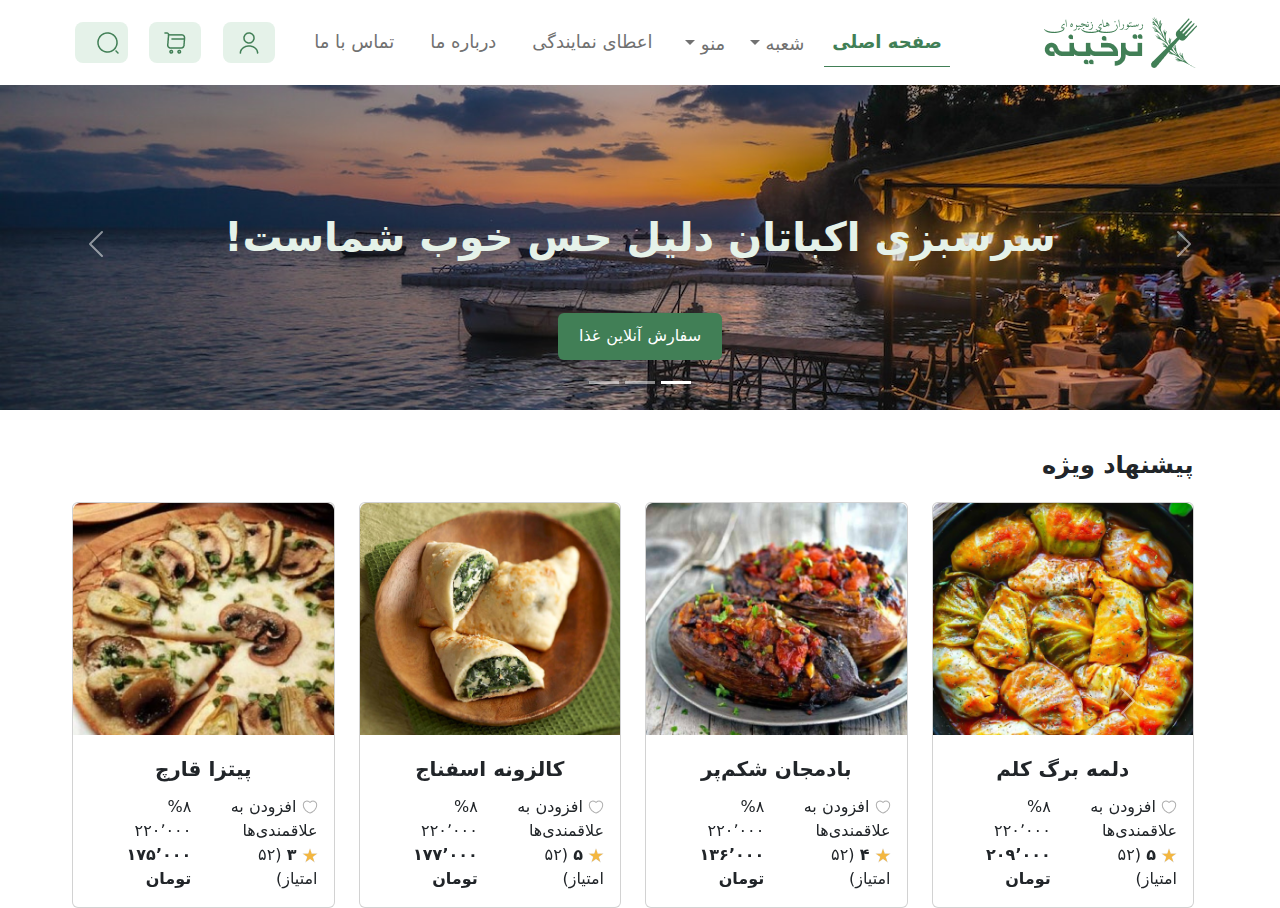
==== pages/branchweb.html @ 29119a97 "I made many pages" ====
<!DOCTYPE html>
<html lang="fa" dir="rtl">

<head>
    <meta charset="UTF-8">
    <meta name="viewport" content="width=device-width, initial-scale=1.0">
    <title>Branch Page</title>
    <link rel="stylesheet" href="../css/bootstrap.css">
    <link rel="stylesheet" href="../css/home.css">
    <link rel="stylesheet" href="../css/branch.css">
</head>

<body>
    <!-- start nav -->
    <nav class="main-nav d-flex align-items-center">
        <div class="container menu-conetnts">
            <div class="row container-fluid g-0 align-items-center menu-row">
                <div class="col-2 logo-col">
                    <div class="logo">
                        <a class="navbar-brand" href="index.html"><img src="../assets/images/Logo.png" alt=""></a>
                    </div>
                </div>
                <div class="col-8 d-flex justify-content-md-start nav-col">
                    <nav class="navbar navbar-expand-lg">
                        <div class="container-fluid nav-content">

                            <button class="navbar-toggler" type="button" data-bs-toggle="collapse"
                                data-bs-target="#collapse-nav">
                                <span class="navbar-toggler-icon"></span>
                            </button>
                            <!-- start collapse -->
                            <div class="collapse navbar-collapse" id="collapse-nav">
                                <ul class="navbar-nav text-center">
                                    <li class="nav-item">
                                        <a class="nav-link active" href="#">صفحه اصلی</a>
                                    </li>
                                    <li class="nav-item dropdown">
                                        <div class="dropdown">
                                            <span class="dropdown-toggle" data-bs-toggle="dropdown">
                                                شعبه
                                            </span>
                                            <ul class="dropdown-menu">
                                                <li><a class="dropdown-item" href="#">شعبه ونک</a></li>
                                                <li><a class="dropdown-item" href="#">شعبه اقدسیه</a></li>
                                                <li><a class="dropdown-item" href="#">شعبه چالوس</a></li>
                                                <li><a class="dropdown-item" href="#">شعبه اکباتان</a></li>
                                            </ul>
                                        </div>
                                    </li>
                                    <li class="nav-item">
                                        <div class="dropdown">
                                            <span class="dropdown-toggle" data-bs-toggle="dropdown">
                                                منو
                                            </span>
                                            <ul class="dropdown-menu ">
                                                <li><a class="dropdown-item" href="#">دسر</a></li>
                                                <li><a class="dropdown-item" href="#">نوشیدنی</a></li>
                                                <li><a class="dropdown-item" href="#">غذای اصلی</a></li>
                                                <li><a class="dropdown-item" href="#">پیش غذا</a></li>
                                            </ul>
                                        </div>
                                    </li>
                                    <li class="nav-item">
                                        <a class="nav-link" href="#">اعطای نمایندگی</a>
                                    </li>
                                    <li class="nav-item">
                                        <a class="nav-link" href="#">درباره ما</a>
                                    </li>
                                    <li class="nav-item">
                                        <a class="nav-link" href="#">تماس با ما</a>
                                    </li>
                                </ul>
                            </div>
                            <!-- end collapse -->

                        </div>
                    </nav>
                </div>
                <div class="col-2">
                    <div class="icons row d-flex justify-content-between">
                        <div class="col-lg-3 col-md-5 col-sm-4  icon"><img src="../assets/icons/usergreen.png" alt="">
                        </div>
                        <div class="col-lg-3  col-md-5 col-sm-4 icon"><img src="../assets/icons/shopping-cart.png"
                                alt="">
                        </div>
                        <div class="col-lg-3 icon d-none d-lg-block">
                            <img src="../assets/icons/search-normal.png" alt="">
                        </div>
                    </div>
                </div>
            </div>
        </div>
    </nav>
    <!-- end nav -->
    <!-- start header -->
    <header>
        <div id="demo" class="carousel slide" data-bs-ride="carousel">

            <!-- Indicators/dots -->
            <div class="carousel-indicators">
                <button type="button" data-bs-target="#demo" data-bs-slide-to="0"
                    class="active d-md-none d-sm-none d-xs-none d-lg-block"></button>
                <button type="button" data-bs-target="#demo" data-bs-slide-to="1"
                    class="d-md-none d-sm-none d-xs-none d-lg-block"></button>
                <button type="button" data-bs-target="#demo" data-bs-slide-to="2"
                    class="d-md-none d-sm-none d-xs-none d-lg-block"></button>
            </div>

            <!-- The slideshow/carousel -->
            <div class="carousel-inner">
                <div class="carousel-item first-item1 active">
                    <h1>سرسبزی اکباتان دلیل حس خوب شماست!</h1>
                    <button class="btn d-block mx-auto">سفارش آنلاین غذا</button>
                </div>
                <div class="carousel-item second-item1 ">
                    <h1>فضای دلنشین و مرفه با ترخینه</h1>
                    <button class="btn d-block mx-auto">سفارش آنلاین غذا</button>
                </div>
                <div class="carousel-item third-item1 ">
                    <h1>خدمات عالی و بی نقص را در ترخینه تجربه نمایید!</h1>
                    <button class="btn d-block mx-auto">سفارش آنلاین غذا</button>
                </div>
            </div>

            <!-- Left and right controls/icons -->
            <button class="carousel-control-prev d-none d-lg-block" type="button" data-bs-target="#demo"
                data-bs-slide="prev">
                <span class="carousel-control-prev-icon"></span>
            </button>
            <button class="carousel-control-next d-none d-lg-block" type="button" data-bs-target="#demo"
                data-bs-slide="next">
                <span class="carousel-control-next-icon"></span>
            </button>
        </div>
    </header>
    <!-- end header -->
    <div class="search container d-block d-lg-none">
        <div class="row justify-content-between">
            <div class="col-2">
                <input type="text" placeholder="جستجو">
            </div>
            <div class="col-2 search-icon">
                <img src="assets/icons/search-normal2.png" alt="">
            </div>
        </div>
    </div>
    <!-- start main -->
    <main>
        <div class="container-fluid food-part ">
            <h1>پیشنهاد ویژه</h1>
            <div id="demo" class="carousel slide container-fluid data-bs-ride="carousel">
                <!-- The slideshow/carousel -->
                <div class="carousel-inner">
                    <div class="carousel-item container-fluid active">
                        <div class="foods row container-fluid">
                            <!-- first -->
                            <div class="food col-lg-3 col-md-6 col-sm-6">
                                <div class="card">
                                    <img src="../assets/images/food pics/leave-dolme.png" class="card-img-top" alt="...">
                                    <div class="card-body">
                                        <h5 class="card-title">دلمه برگ کلم</h5>
                                        <div class="row card-text">
                                            <div class="col interest">
                                                <img src="../assets/icons/Heart.png" alt="">
                                                <span>افزودن به علاقمندی‌ها</span>
                                            </div>
                                            <div class="col discount">
                                                <div class="percent">%۸</div>
                                                <span>۲۲۰٬۰۰۰</span>
                                            </div>
                                        </div>
                                        <div class="row card-text">
                                            <div class="col">
                                                <img src="../assets/icons/Star.png" alt="">
                                                <strong>۵</strong>
                                                <span>(۵۲ امتیاز)</span>
                                            </div>
                                            <div class="col">
                                                <strong>۲۰۹٬۰۰۰ تومان</strong>
                                            </div>
                                        </div>
                                    </div>
                                </div>
                            </div>
                            <!-- second -->
                            <div class="food col-lg-3 col-md-6 col-sm-6">
                                <div class="card">
                                    <img src="../assets/images/food pics/bademjan.png" class="card-img-top" alt="...">
                                    <div class="card-body">
                                        <h5 class="card-title">بادمجان شکم‌پر</h5>
                                        <div class="row card-text">
                                            <div class="col interest">
                                                <img src="../assets/icons/Heart.png" alt="">
                                                <span>افزودن به علاقمندی‌ها</span>
                                            </div>
                                            <div class="col discount">
                                                <div class="percent">%۸</div>
                                                <span>۲۲۰٬۰۰۰</span>
                                            </div>
                                        </div>
                                        <div class="row card-text">
                                            <div class="col">
                                                <img src="../assets/icons/Star.png" alt="">
                                                <strong>۴</strong>
                                                <span>(۵۲ امتیاز)</span>
                                            </div>
                                            <div class="col">
                                                <strong>۱۳۶٬۰۰۰ تومان</strong>
                                            </div>
                                        </div>
                                    </div>
                                </div>
                            </div>
                            <!-- Third -->
                            <div class="food col-lg-3 col-md-6 col-sm-6">
                                <div class="card">
                                    <img src="../assets/images/food pics/kalzoone.png" class="card-img-top" alt="...">
                                    <div class="card-body">
                                        <h5 class="card-title">کالزونه اسفناج</h5>
                                        <div class="row card-text">
                                            <div class="col interest">
                                                <img src="../assets/icons/Heart.png" alt="">
                                                <span>افزودن به علاقمندی‌ها</span>
                                            </div>
                                            <div class="col discount">
                                                <div class="percent">%۸</div>
                                                <span>۲۲۰٬۰۰۰</span>
                                            </div>
                                        </div>
                                        <div class="row card-text">
                                            <div class="col">
                                                <img src="../assets/icons/Star.png" alt="">
                                                <strong>۵</strong>
                                                <span>(۵۲ امتیاز)</span>
                                            </div>
                                            <div class="col">
                                                <strong>۱۷۷٬۰۰۰ تومان</strong>
                                            </div>
                                        </div>
                                    </div>
                                </div>
                            </div>
                            <!-- Fourth -->
                            <div class="food col-lg-3 col-md-6 col-sm-6">
                                <div class="card">
                                    <img src="../assets/images/food pics/pizza-qarch.png" class="card-img-top" alt="...">
                                    <div class="card-body">
                                        <h5 class="card-title">پیتزا قارچ</h5>
                                        <div class="row card-text">
                                            <div class="col interest">
                                                <img src="../assets/icons/Heart.png" alt="">
                                                <span>افزودن به علاقمندی‌ها</span>
                                            </div>
                                            <div class="col discount">
                                                <div class="percent">%۸</div>
                                                <span>۲۲۰٬۰۰۰</span>
                                            </div>
                                        </div>
                                        <div class="row card-text">
                                            <div class="col">
                                                <img src="../assets/icons/Star.png" alt="">
                                                <strong>۳</strong>
                                                <span>(۵۲ امتیاز)</span>
                                            </div>
                                            <div class="col">
                                                <strong>۱۷۵٬۰۰۰ تومان</strong>
                                            </div>
                                        </div>
                                    </div>
                                </div>
                            </div>
                    </div>
                    <div class="carousel-item second-item1 ">

                    </div>
                    <div class="carousel-item third-item1 ">

                    </div>
                </div>

                <button class="carousel-control-next d-none d-lg-block" type="button" data-bs-target="#demo"
                    data-bs-slide="next">
                    <span class="carousel-control-next-icon"></span>
                </button>
            </div>
        </div>
    </main>

    <script src="../js/bootstrap.bundle.js"></script>
</body>

</html>
---- css/home.css ----
:root {
    --fisrt-primary-color: #417F56;
    --second-primary-color: #315F41;
    --secondary-color: #B0D7BD;
    --light-green: #E5F2E9;
    --icon-color: #7CBC91;
}


* {
    box-sizing: border-box;
}

body {
    padding: 0px;
    margin: 0px;
}

/* start nav styles */
/* nav.main-nav {
    height: 100px;
} */

nav.navbar {
    display: flex;
    align-content: center;
}

li.nav-item {
    padding: 10px;
}

a.nav-link {
    color: #717171;
    text-align: center;
    font-size: 18px;
    font-style: normal;
    font-weight: 400;
    line-height: 180%;
}

div.dropdown {
    padding-top: 10px;
}

div.dropdown span {
    color: #717171;
    text-align: center;
    font-size: 18px;
    font-style: normal;
    font-weight: 400;
    line-height: 180%;
}



div.icon {
    background-color: #E5F2E9;
    margin-left: 5px;
    margin-right: 5px;
    display: flex;
    align-items: center;
    justify-content: center;
    padding: 8px;
    border-radius: 8px;
}

a.active {
    color: var(--fisrt-primary-color) !important;
    font-weight: 700;
    border-bottom: 1px solid var(--fisrt-primary-color) !important;
}
/* end nav styles */
/* start header styles */
div.first-item {
    background-image: url("../assets/images/backs/back4.jpg");
    background-size:cover;
}

div.second-item {
    background-image: url("../assets/images/backs/item2.jpg");
    background-size:cover;
}

div.third-item {
    background-image: url("../assets/images/backs/back-main.jpg");
    background-size: cover;
    background-repeat: no-repeat;
}

div.carousel-item h1 {
    font-size: 40px;
    font-style: normal;
    font-weight: 700;
    line-height: 140%;
    color: #E5F2E9;
    padding-top: 124px;
    padding-bottom: 40px;
    text-align: center;
}

div.carousel-item button {
    background-color: var(--fisrt-primary-color);
    color: #FFFFFF;
    font-size: 16px;
    font-style: normal;
    font-weight: 500;
    line-height: 180%;
    margin-bottom: 50px;
    letter-spacing: 1px;
    word-spacing: 1px;
    padding: 8px 20px;
}

div.carousel-item button:hover {
    background-color: #B0D7BD;
}

/* end header styles */
div.search {
    border-radius: 4px;
    border: 1px solid var(--neutral-cbcbcb, #CBCBCB);
    padding: 8px 16px;
    margin-top: 2%;
}

div.search-icon {
    text-align: left;
}

div.search input {
    color: #000;
    font-size: 15px;
    align-items: center;
    display: flex;
    font-style: normal;
    font-weight: 400;
    line-height: 180%;
    border: none;
    outline: none;
}

/* start menu styles */
div.menu {
    margin-top: 3%;
    padding: 0px 80px !important;
}

div.menu h1 {
    text-align: center;
    font-size: 25px;
}

div.menu div.row {
    justify-content: space-between;
}

div.menu-content {
    border: 1px solid var(--fisrt-primary-color);
    border-radius: 8px;
    margin: auto;
    height: 180px;
    margin-top: 120px;
    position: relative;
    box-shadow: 0px 0px 0px 0px rgba(0, 0, 0, 0.10), 0px 1px 2px 0px rgba(0, 0, 0, 0.10), 0px 4px 4px 0px rgba(0, 0, 0, 0.09), 0px 9px 5px 0px rgba(0, 0, 0, 0.05), 0px 16px 6px 0px rgba(0, 0, 0, 0.01), 0px 25px 7px 0px rgba(0, 0, 0, 0.00);

}

div.food-pic {
    display: flex;
    justify-content: center;
    align-items: center;

}

div.food-pic img {
    /* width: 70%; */
    position: absolute;
    bottom: 80px;
    /* height: auto; */

}

div.menu-btn {
    text-align: center;
    display: flex;
    justify-content: center;
}

div.menu-btn button {
    background-color: var(--fisrt-primary-color);
    position: absolute;
    padding: 8px 16px;
    color: #FFFFFF;
    font-size: 20px;
    width: 155px;
    bottom: -24px;
    height: 48px;
}

.menu-btn button:hover {
    background-color: #B0D7BD;
}

/* end menu styles */
/* start branch-qulaity */

div.brnach-quality {
    background-image: url("../assets/images/backs/home-back2.png");
    background-size:cover;
    margin-top: 7%;
    background-repeat: repeat !important;
    color: #FFFFFF;
    padding: 40px 50px;
}

div.brnach-quality div.row {
    justify-content: space-between;
}

div.quality-text h3 {
    font-size: 24px;
    font-weight: 700;
    line-height: 140%
}

div.quality-text p {
    font-size: 20px;
    font-style: normal;
    font-weight: 300;
    line-height: 180%
}

div.button {
    text-align: left;
}

button.qulaity-info {
    background-color: transparent;
    border: 1px solid #FFFFFF;
    color: #FFFFFF;
    padding: 7px 30px;
}

button.qulaity-info:hover {
    background-color: rgba(68, 69, 68, 0.5);
    border: 1px solid gray;
}

div.quality-tips {
    margin-top: 40px;
}

div.tip {
    text-align: center;
    margin-bottom: 50px;
}

div.tip span {
    font-size: 18px;
    font-weight: 400;
    line-height: 180%;
}

/* div.quality-tips div.row{ */

/* end brnach-quality */
/* start branch-part */
div.branch-part {
    padding: 0px 70px;
    margin-top: 3%;
}

div.branch-part h1 {
    font-size: 24px;
    text-align: center;
    margin-bottom: 20px;
    font-weight: 700;
    line-height: 140%;
}

div.branch {
    margin-bottom: 20px;
}

div.card-body p {
    font-size: 14px;
    font-style: normal;
    font-weight: 500;
    text-align: center;
    line-height: 180%;
}

div.card-body p.branch2 {
    font-size: 14px;
    font-style: normal;
    font-weight: 500;
    margin-bottom: 5px !important;
    text-align: center;
    line-height: 180%;
}

h5.card-title {
    text-align: center !important;
    font-size: 20px;
    font-weight: 600;
    line-height: 180%;
}

button.web {
    display: block;
    margin: auto;
    color: #315F41;
    background: transparent;
    border: 1px solid #315F41;
}

div.card-footer button:hover {
    background-color: var(--light-green);

}

/* end branch-part */
/* start footer */
footer {
    background-image: url("../assets/images/backs/footer1.jpg");
    background-size:cover;
    color: #FFFFFF;
    padding: 32px 108px 78px 108px !important;
}

div.footer-menu h3 {
    font-size: 20px;
    font-style: normal;
    font-weight: 700;
    line-height: 140%;
    text-align: center;
}

div.medias {
    display: grid;
    grid-template-columns: 40px 40px 40px;
    padding: 10px 70px 0px 0px;

}


div.footer-menu ul.nav {
    padding: 0px !important;
}

div.footer-menu a.nav-link {
    font-size: 14px;
    font-style: normal;
    font-weight: 500;
    line-height: 180%;
    color: #EDEDED;
}

div.footer-form h3 {
    font-size: 20px;
    font-style: normal;
    font-weight: 700;
    margin-bottom: 10px;
    line-height: 140%;
}

div.footer-form input {
    background-color: transparent;
    border: 1px solid #717171;
    border-radius: 5px;
    width: 100%;
    height: 40px;
    margin-bottom: 12px;
    color: #FFFFFF;
}

div.footer-form textarea {
    background-color: transparent;
    border: 1px solid #717171;
    border-radius: 5px;
    color: #FFFFFF;
    padding: 10px;
    width: 100%;
    height: 200px;
}

span.number {
    color: #CBCBCB;
    font-size: 13px;
    font-style: normal;
    font-weight: 400;
    text-align: left;
}

div.form-button {
    width: 70%;
    float: left;
    margin-top: 10px;
}

div.form-button button {
    height: 40px;
}

div.form-floating:hover{
    background: transparent !important;
    box-shadow: none !important;
}
/* end footer */

@media screen and (max-width: 1199px) {

    li.nav-item {
        padding: 3px !important;
    }
}

@media screen and (max-width: 991px) {
    div.brnach-quality {
        background-image: url("../assets/images/backs/home-back2.png");
        background-size: auto auto;
        background-repeat: no-repeat;
    }

    div.menu-row {
        padding: 30px 0px !important;
    }

    

}

@media screen and (max-width:710px) {
    div.menu-content {
        margin-top: 160px;
        margin-bottom: 30px;
    }
}

@media screen and (max-width:575px) {
    div.menu-content {
        margin-top: 200px;
        margin-bottom: 30px;

    }

    div.footer-menu {
        margin-top: 20px;
        margin-bottom: 20px;
    }
}

@media screen and (max-width: 350px) {
    div.menu-btn button {
        font-size: 12px;
        width: 90px;
        height: 43px;
    }
}

@media screen and (max-width: 390px) {
    div.menu-content {
        height: 130px;
    }

    /* div.food-pic {
        position: absolute;
        bottom: 50px;
        right: 20px;
        text-align: center;

    } */
}
---- css/branch.css ----
div.first-item1 {
    background-image: url("../assets/images/branch/main-2.jpg");
    background-size: cover;
}

div.second-item1 {
    background-size: cover;
    background-image: url("../assets/images/branch/full-b.jpg");
}

div.third-item1 {
    background-image: url("../assets/images/branch/main-2-2.jpg");
    background-size: cover;
    background-repeat: no-repeat;
}

/* start foods-part */

div.food-part {
    margin-top: 3%;
    padding-right: 50px;
}


div.food-part h1 {
    font-size: 24px;
    margin-bottom: 20px;
    margin-right: 3%;
    font-style: normal;
    font-weight: 700;
    line-height: 140%;
}

div.food h5.card-title {
    font-size: 20px;
    font-style: normal;
    font-weight: 600;
    line-height: 180%;
}
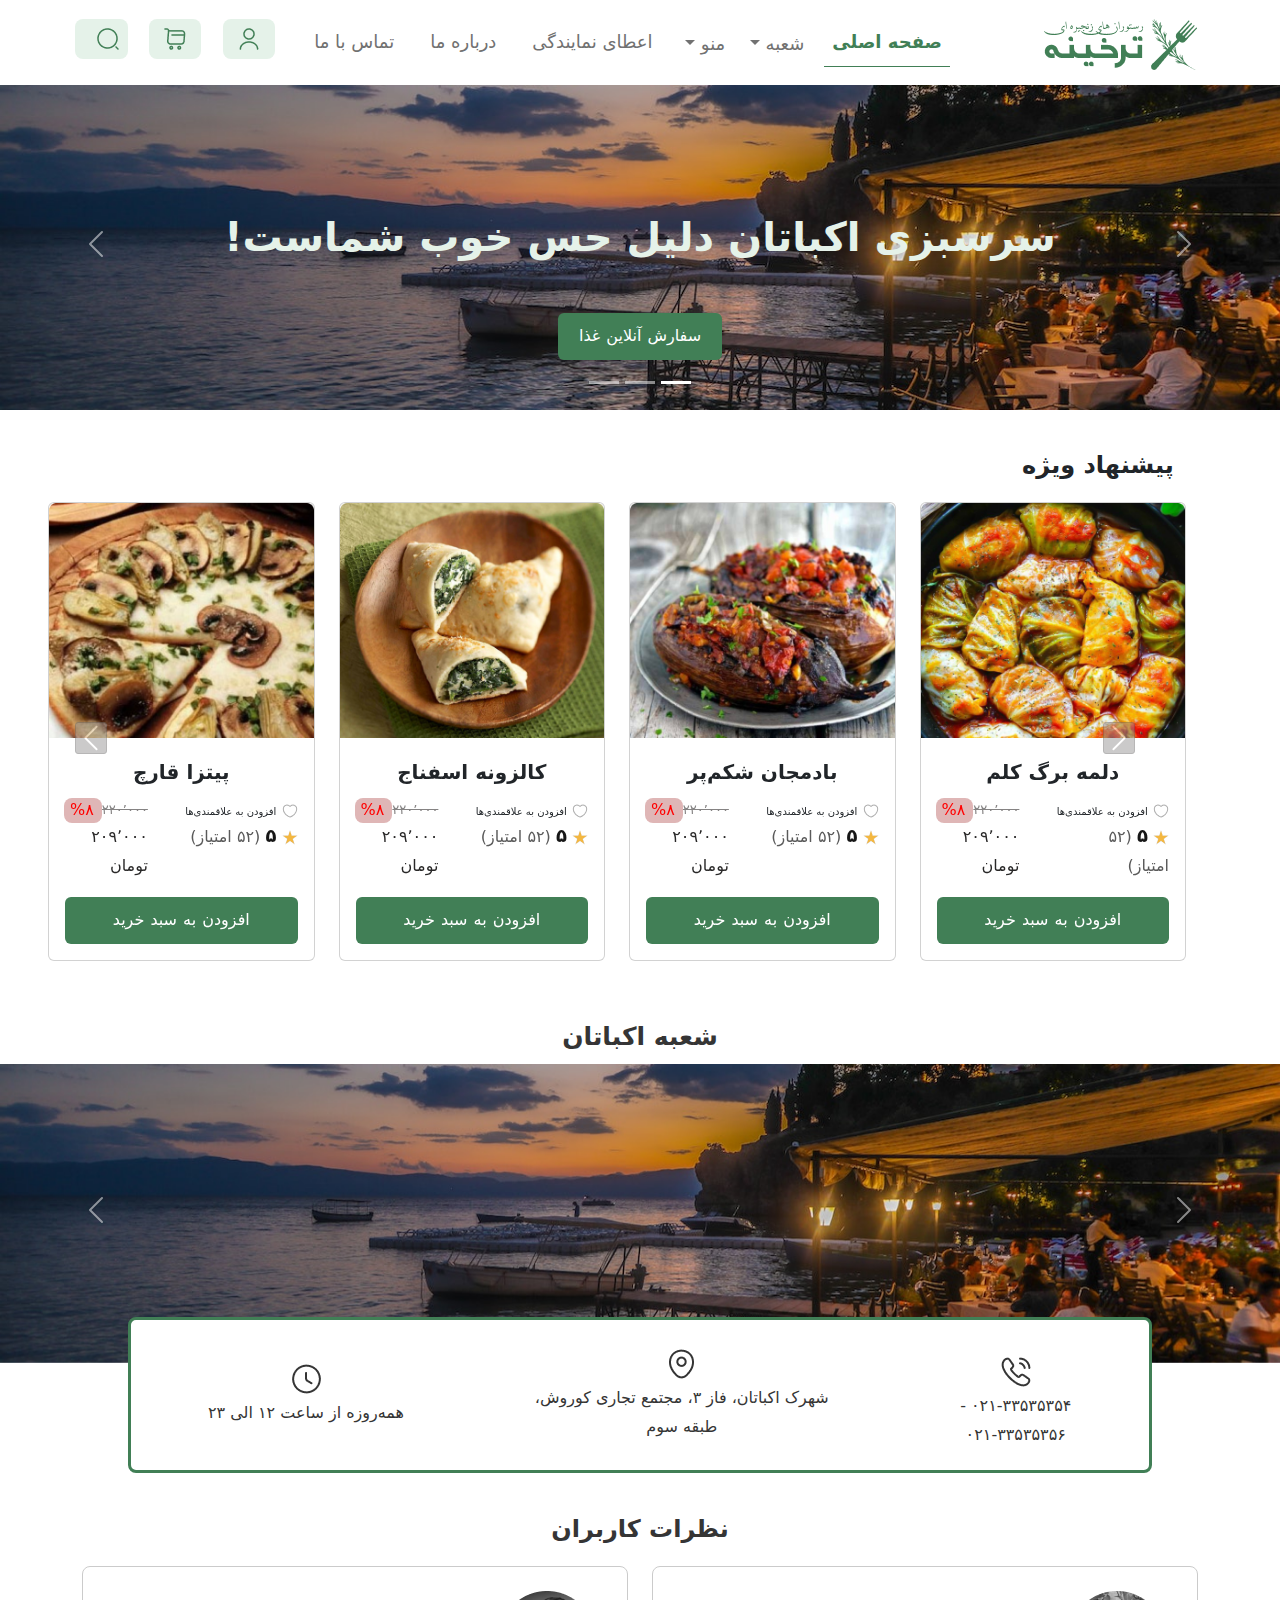
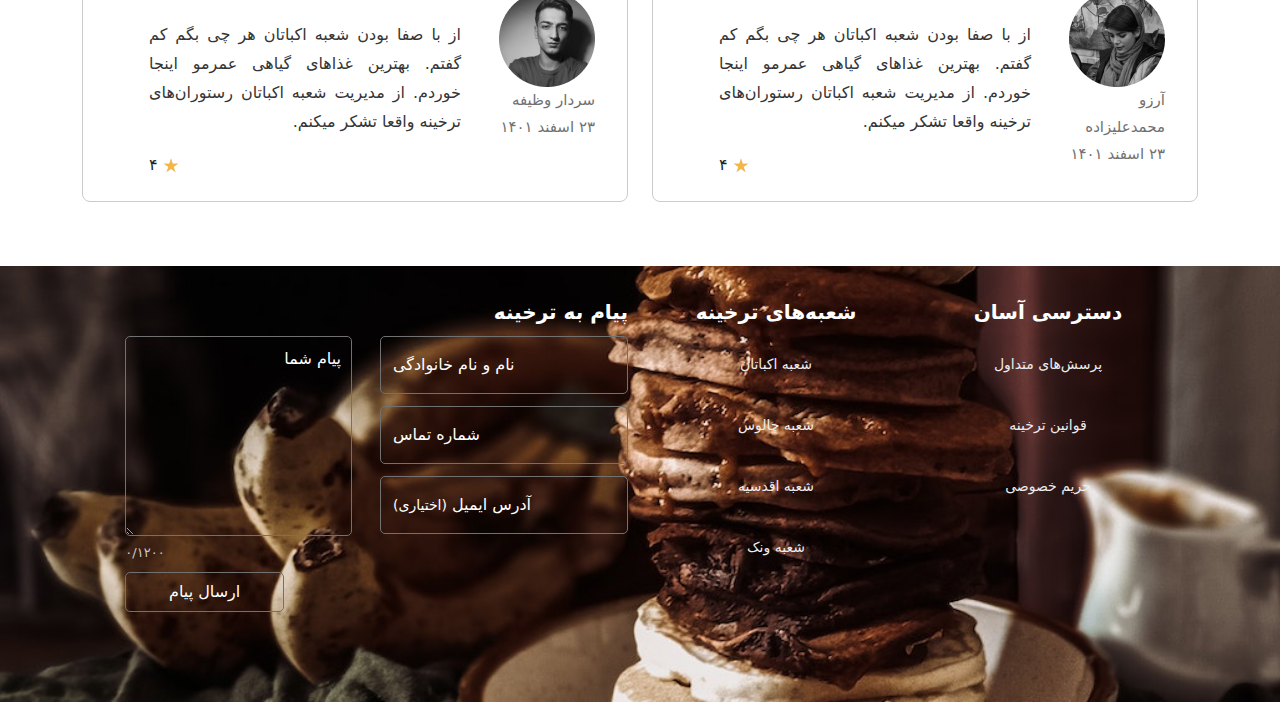
==== commit b885051f: "I made two pages" ====
--- a/pages/branchweb.html
+++ b/pages/branchweb.html
@@ -7,20 +7,20 @@
     <title>Branch Page</title>
     <link rel="stylesheet" href="../css/bootstrap.css">
     <link rel="stylesheet" href="../css/home.css">
-    <link rel="stylesheet" href="../css/branch.css">
+    <link rel="stylesheet" href="../css/branch-info.css">
 </head>
 
 <body>
     <!-- start nav -->
     <nav class="main-nav d-flex align-items-center">
         <div class="container menu-conetnts">
-            <div class="row container-fluid g-0 align-items-center menu-row">
-                <div class="col-2 logo-col">
+            <div class="row container-fluid g-0 d-flex  menu-row justify-content-between">
+                <div class="col-lg-2 col-5 logo-col order-2 order-lg-0">
                     <div class="logo">
                         <a class="navbar-brand" href="index.html"><img src="../assets/images/Logo.png" alt=""></a>
                     </div>
                 </div>
-                <div class="col-8 d-flex justify-content-md-start nav-col">
+                <div class="col-lg-8 col-4 d-flex nav-col order-1 ">
                     <nav class="navbar navbar-expand-lg">
                         <div class="container-fluid nav-content">
 
@@ -76,12 +76,11 @@
                         </div>
                     </nav>
                 </div>
-                <div class="col-2">
+                <div class="col-2 order-3  order-lg-2">
                     <div class="icons row d-flex justify-content-between">
-                        <div class="col-lg-3 col-md-5 col-sm-4  icon"><img src="../assets/icons/usergreen.png" alt="">
-                        </div>
-                        <div class="col-lg-3  col-md-5 col-sm-4 icon"><img src="../assets/icons/shopping-cart.png"
-                                alt="">
+                        <div class="col-4 col-md-5 col-lg-3 icon"><img src="../assets/icons/usergreen.png" alt="">
+                        </div>
+                        <div class="col-4 col-lg-3 col-md-5 icon"><img src="../assets/icons/shopping-cart.png" alt="">
                         </div>
                         <div class="col-lg-3 icon d-none d-lg-block">
                             <img src="../assets/icons/search-normal.png" alt="">
@@ -105,7 +104,6 @@
                 <button type="button" data-bs-target="#demo" data-bs-slide-to="2"
                     class="d-md-none d-sm-none d-xs-none d-lg-block"></button>
             </div>
-
             <!-- The slideshow/carousel -->
             <div class="carousel-inner">
                 <div class="carousel-item first-item1 active">
@@ -140,46 +138,50 @@
                 <input type="text" placeholder="جستجو">
             </div>
             <div class="col-2 search-icon">
-                <img src="assets/icons/search-normal2.png" alt="">
+                <img src="../assets/icons/search-normal2.png" alt="">
             </div>
         </div>
     </div>
     <!-- start main -->
     <main>
-        <div class="container-fluid food-part ">
+        <!-- Start food-part section -->
+        <section class="food-part">
             <h1>پیشنهاد ویژه</h1>
-            <div id="demo" class="carousel slide container-fluid data-bs-ride="carousel">
+            <div id="demo" class="carousel slide" data-bs-ride="carousel">
                 <!-- The slideshow/carousel -->
                 <div class="carousel-inner">
-                    <div class="carousel-item container-fluid active">
+                    <div class="carousel-item first-item-1 container-fluid active">
                         <div class="foods row container-fluid">
                             <!-- first -->
                             <div class="food col-lg-3 col-md-6 col-sm-6">
                                 <div class="card">
-                                    <img src="../assets/images/food pics/leave-dolme.png" class="card-img-top" alt="...">
+                                    <img src="../assets/images/food pics/leave-dolme.png" class="card-img-top"
+                                        alt="...">
                                     <div class="card-body">
                                         <h5 class="card-title">دلمه برگ کلم</h5>
-                                        <div class="row card-text">
-                                            <div class="col interest">
-                                                <img src="../assets/icons/Heart.png" alt="">
-                                                <span>افزودن به علاقمندی‌ها</span>
-                                            </div>
-                                            <div class="col discount">
-                                                <div class="percent">%۸</div>
-                                                <span>۲۲۰٬۰۰۰</span>
-                                            </div>
-                                        </div>
-                                        <div class="row card-text">
-                                            <div class="col">
-                                                <img src="../assets/icons/Star.png" alt="">
-                                                <strong>۵</strong>
-                                                <span>(۵۲ امتیاز)</span>
-                                            </div>
-                                            <div class="col">
-                                                <strong>۲۰۹٬۰۰۰ تومان</strong>
-                                            </div>
-                                        </div>
-                                    </div>
+                                        <div class="row card-text justify-content-between">
+                                            <div class="col interest ">
+                                                <img src="../assets/icons/Heart.png" alt="">
+                                                <span>افزودن به علاقمندی‌ها</span>
+                                            </div>
+                                            <div class="col-5 discount d-flex justify-content-between">
+                                                <span>۲۲۰٬۰۰۰</span>
+                                                <div class="percent ">%۸</div>
+                                            </div>
+                                        </div>
+                                        <div class="row card-text justify-content-between">
+                                            <div class="col-6 score">
+                                                <img src="../assets/icons/Star.png" alt="">
+                                                <strong>۵</strong>
+                                                <span>(۵۲ امتیاز)</span>
+                                            </div>
+                                            <div class="col-5 expense">
+                                                <strong>۲۰۹٬۰۰۰ تومان</strong>
+                                            </div>
+                                        </div>
+                                        <button class="btn shop">افزودن به سبد خرید</button>
+                                    </div>
+
                                 </div>
                             </div>
                             <!-- second -->
@@ -188,26 +190,27 @@
                                     <img src="../assets/images/food pics/bademjan.png" class="card-img-top" alt="...">
                                     <div class="card-body">
                                         <h5 class="card-title">بادمجان شکم‌پر</h5>
-                                        <div class="row card-text">
-                                            <div class="col interest">
-                                                <img src="../assets/icons/Heart.png" alt="">
-                                                <span>افزودن به علاقمندی‌ها</span>
-                                            </div>
-                                            <div class="col discount">
-                                                <div class="percent">%۸</div>
-                                                <span>۲۲۰٬۰۰۰</span>
-                                            </div>
-                                        </div>
-                                        <div class="row card-text">
-                                            <div class="col">
-                                                <img src="../assets/icons/Star.png" alt="">
-                                                <strong>۴</strong>
-                                                <span>(۵۲ امتیاز)</span>
-                                            </div>
-                                            <div class="col">
-                                                <strong>۱۳۶٬۰۰۰ تومان</strong>
-                                            </div>
-                                        </div>
+                                        <div class="row card-text justify-content-between">
+                                            <div class="col interest ">
+                                                <img src="../assets/icons/Heart.png" alt="">
+                                                <span>افزودن به علاقمندی‌ها</span>
+                                            </div>
+                                            <div class="col-5 discount d-flex justify-content-between">
+                                                <span>۲۲۰٬۰۰۰</span>
+                                                <div class="percent ">%۸</div>
+                                            </div>
+                                        </div>
+                                        <div class="row card-text justify-content-between">
+                                            <div class="col score">
+                                                <img src="../assets/icons/Star.png" alt="">
+                                                <strong>۵</strong>
+                                                <span>(۵۲ امتیاز)</span>
+                                            </div>
+                                            <div class="col-5 expense">
+                                                <strong>۲۰۹٬۰۰۰ تومان</strong>
+                                            </div>
+                                        </div>
+                                        <button class="btn shop">افزودن به سبد خرید</button>
                                     </div>
                                 </div>
                             </div>
@@ -217,74 +220,429 @@
                                     <img src="../assets/images/food pics/kalzoone.png" class="card-img-top" alt="...">
                                     <div class="card-body">
                                         <h5 class="card-title">کالزونه اسفناج</h5>
-                                        <div class="row card-text">
-                                            <div class="col interest">
-                                                <img src="../assets/icons/Heart.png" alt="">
-                                                <span>افزودن به علاقمندی‌ها</span>
-                                            </div>
-                                            <div class="col discount">
-                                                <div class="percent">%۸</div>
-                                                <span>۲۲۰٬۰۰۰</span>
-                                            </div>
-                                        </div>
-                                        <div class="row card-text">
-                                            <div class="col">
-                                                <img src="../assets/icons/Star.png" alt="">
-                                                <strong>۵</strong>
-                                                <span>(۵۲ امتیاز)</span>
-                                            </div>
-                                            <div class="col">
-                                                <strong>۱۷۷٬۰۰۰ تومان</strong>
-                                            </div>
-                                        </div>
+                                        <div class="row card-text justify-content-between">
+                                            <div class="col interest ">
+                                                <img src="../assets/icons/Heart.png" alt="">
+                                                <span>افزودن به علاقمندی‌ها</span>
+                                            </div>
+                                            <div class="col-5 discount d-flex justify-content-between">
+                                                <span>۲۲۰٬۰۰۰</span>
+                                                <div class="percent ">%۸</div>
+                                            </div>
+                                        </div>
+                                        <div class="row card-text justify-content-between">
+                                            <div class="col score">
+                                                <img src="../assets/icons/Star.png" alt="">
+                                                <strong>۵</strong>
+                                                <span>(۵۲ امتیاز)</span>
+                                            </div>
+                                            <div class="col-5 expense">
+                                                <strong>۲۰۹٬۰۰۰ تومان</strong>
+                                            </div>
+                                        </div>
+                                        <button class="btn shop">افزودن به سبد خرید</button>
                                     </div>
                                 </div>
                             </div>
                             <!-- Fourth -->
                             <div class="food col-lg-3 col-md-6 col-sm-6">
                                 <div class="card">
-                                    <img src="../assets/images/food pics/pizza-qarch.png" class="card-img-top" alt="...">
+                                    <img src="../assets/images/food pics/pizza-qarch.png" class="card-img-top"
+                                        alt="...">
                                     <div class="card-body">
                                         <h5 class="card-title">پیتزا قارچ</h5>
-                                        <div class="row card-text">
-                                            <div class="col interest">
-                                                <img src="../assets/icons/Heart.png" alt="">
-                                                <span>افزودن به علاقمندی‌ها</span>
-                                            </div>
-                                            <div class="col discount">
-                                                <div class="percent">%۸</div>
-                                                <span>۲۲۰٬۰۰۰</span>
-                                            </div>
-                                        </div>
-                                        <div class="row card-text">
-                                            <div class="col">
-                                                <img src="../assets/icons/Star.png" alt="">
-                                                <strong>۳</strong>
-                                                <span>(۵۲ امتیاز)</span>
-                                            </div>
-                                            <div class="col">
-                                                <strong>۱۷۵٬۰۰۰ تومان</strong>
-                                            </div>
-                                        </div>
-                                    </div>
-                                </div>
-                            </div>
-                    </div>
-                    <div class="carousel-item second-item1 ">
-
-                    </div>
-                    <div class="carousel-item third-item1 ">
-
-                    </div>
-                </div>
-
+                                        <div class="row card-text justify-content-between">
+                                            <div class="col interest ">
+                                                <img src="../assets/icons/Heart.png" alt="">
+                                                <span>افزودن به علاقمندی‌ها</span>
+                                            </div>
+                                            <div class="col-5 discount d-flex justify-content-between">
+                                                <span>۲۲۰٬۰۰۰</span>
+                                                <div class="percent ">%۸</div>
+                                            </div>
+                                        </div>
+                                        <div class="row card-text justify-content-between">
+                                            <div class="col score">
+                                                <img src="../assets/icons/Star.png" alt="">
+                                                <strong>۵</strong>
+                                                <span>(۵۲ امتیاز)</span>
+                                            </div>
+                                            <div class="col-5 expense">
+                                                <strong>۲۰۹٬۰۰۰ تومان</strong>
+                                            </div>
+                                        </div>
+                                        <button class="btn shop">افزودن به سبد خرید</button>
+                                    </div>
+                                </div>
+                            </div>
+                        </div>
+                    </div>
+                    <div class="carousel-item second-item-2 container-fluid">
+                        <div class="foods row container-fluid">
+                            <!-- second -->
+                            <div class="food col-lg-3 col-md-6 col-sm-6">
+                                <div class="card">
+                                    <img src="../assets/images/food pics/bademjan.png" class="card-img-top" alt="...">
+                                    <div class="card-body">
+                                        <h5 class="card-title">بادمجان شکم‌پر</h5>
+                                        <div class="row card-text justify-content-between">
+                                            <div class="col interest ">
+                                                <img src="../assets/icons/Heart.png" alt="">
+                                                <span>افزودن به علاقمندی‌ها</span>
+                                            </div>
+                                            <div class="col-5 discount d-flex justify-content-between">
+                                                <span>۲۲۰٬۰۰۰</span>
+                                                <div class="percent ">%۸</div>
+                                            </div>
+                                        </div>
+                                        <div class="row card-text justify-content-between">
+                                            <div class="col score">
+                                                <img src="../assets/icons/Star.png" alt="">
+                                                <strong>۵</strong>
+                                                <span>(۵۲ امتیاز)</span>
+                                            </div>
+                                            <div class="col-5 expense">
+                                                <strong>۲۰۹٬۰۰۰ تومان</strong>
+                                            </div>
+                                        </div>
+                                        <button class="btn shop">افزودن به سبد خرید</button>
+                                    </div>
+                                </div>
+                            </div>
+                            <!-- first -->
+                            <div class="food col-lg-3 col-md-6 col-sm-6">
+                                <div class="card">
+                                    <img src="../assets/images/food pics/leave-dolme.png" class="card-img-top"
+                                        alt="...">
+                                    <div class="card-body">
+                                        <h5 class="card-title">دلمه برگ کلم</h5>
+                                        <div class="row card-text justify-content-between">
+                                            <div class="col interest ">
+                                                <img src="../assets/icons/Heart.png" alt="">
+                                                <span>افزودن به علاقمندی‌ها</span>
+                                            </div>
+                                            <div class="col-5 discount d-flex justify-content-between">
+                                                <span>۲۲۰٬۰۰۰</span>
+                                                <div class="percent ">%۸</div>
+                                            </div>
+                                        </div>
+                                        <div class="row card-text justify-content-between">
+                                            <div class="col score">
+                                                <img src="../assets/icons/Star.png" alt="">
+                                                <strong>۵</strong>
+                                                <span>(۵۲ امتیاز)</span>
+                                            </div>
+                                            <div class="col-5 expense">
+                                                <strong>۲۰۹٬۰۰۰ تومان</strong>
+                                            </div>
+                                        </div>
+                                        <button class="btn shop">افزودن به سبد خرید</button>
+                                    </div>
+                                </div>
+                            </div>
+
+                            <!-- Fourth -->
+                            <div class="food col-lg-3 col-md-6 col-sm-6">
+                                <div class="card">
+                                    <img src="../assets/images/food pics/pizza-qarch.png" class="card-img-top"
+                                        alt="...">
+                                    <div class="card-body">
+                                        <h5 class="card-title">پیتزا قارچ</h5>
+                                        <div class="row card-text justify-content-between">
+                                            <div class="col interest ">
+                                                <img src="../assets/icons/Heart.png" alt="">
+                                                <span>افزودن به علاقمندی‌ها</span>
+                                            </div>
+                                            <div class="col-5 discount d-flex justify-content-between">
+                                                <span>۲۲۰٬۰۰۰</span>
+                                                <div class="percent ">%۸</div>
+                                            </div>
+                                        </div>
+                                        <div class="row card-text justify-content-between">
+                                            <div class="col score">
+                                                <img src="../assets/icons/Star.png" alt="">
+                                                <strong>۵</strong>
+                                                <span>(۵۲ امتیاز)</span>
+                                            </div>
+                                            <div class="col-5 expense">
+                                                <strong>۲۰۹٬۰۰۰ تومان</strong>
+                                            </div>
+                                        </div>
+                                        <button class="btn shop">افزودن به سبد خرید</button>
+                                    </div>
+                                </div>
+                            </div>
+                            <!-- Third -->
+                            <div class="food col-lg-3 col-md-6 col-sm-6">
+                                <div class="card">
+                                    <img src="../assets/images/food pics/kalzoone.png" class="card-img-top" alt="...">
+                                    <div class="card-body">
+                                        <h5 class="card-title">کالزونه اسفناج</h5>
+                                        <div class="row card-text justify-content-between">
+                                            <div class="col interest ">
+                                                <img src="../assets/icons/Heart.png" alt="">
+                                                <span>افزودن به علاقمندی‌ها</span>
+                                            </div>
+                                            <div class="col-5 discount d-flex justify-content-between">
+                                                <span>۲۲۰٬۰۰۰</span>
+                                                <div class="percent ">%۸</div>
+                                            </div>
+                                        </div>
+                                        <div class="row card-text justify-content-between">
+                                            <div class="col score">
+                                                <img src="../assets/icons/Star.png" alt="">
+                                                <strong>۵</strong>
+                                                <span>(۵۲ امتیاز)</span>
+                                            </div>
+                                            <div class="col-5 expense">
+                                                <strong>۲۰۹٬۰۰۰ تومان</strong>
+                                            </div>
+                                        </div>
+                                        <button class="btn shop">افزودن به سبد خرید</button>
+                                    </div>
+                                </div>
+                            </div>
+                        </div>
+                    </div>
+                </div>
+
+
+
+                <!-- Left and right controls/icons -->
+                <button class="carousel-control-prev d-none d-lg-block" type="button" data-bs-target="#demo"
+                    data-bs-slide="prev">
+                    <span class="carousel-control-prev-icon arrow-btn"></span>
+                </button>
+                <button class="carousel-control-next d-none d-lg-block" type="button" data-bs-target="#demo"
+                    data-bs-slide="next">
+                    <span class="carousel-control-next-icon  arrow-btn"></span>
+                </button>
+            </div>
+        </section>
+        <!-- End food-part section -->
+        <!-- start Akbatan -->
+        <section class="akbatan position-relative">
+            <h1>شعبه اکباتان</h1>
+            <div id="demo" class="carousel slide " data-bs-ride="carousel">
+
+                <!-- Indicators/dots -->
+                <div class="carousel-indicators">
+                    <button type="button" data-bs-target="#demo" data-bs-slide-to="0"
+                        class="active d-md-none d-sm-none d-xs-none d-lg-block"></button>
+                    <button type="button" data-bs-target="#demo" data-bs-slide-to="1"
+                        class="d-md-none d-sm-none d-xs-none d-lg-block"></button>
+                    <button type="button" data-bs-target="#demo" data-bs-slide-to="2"
+                        class="d-md-none d-sm-none d-xs-none d-lg-block"></button>
+                </div>
+
+                <!-- The slideshow/carousel -->
+                <div class="carousel-inner ">
+                    <div class="carousel-item active">
+                        <img src="../assets/images/branch/main-2.jpg" class="img-fluid" alt="">
+                    </div>
+                    <div class="carousel-item">
+                        <img src="../assets/images/branch/main-3-3.jpg" class="img-fluid" alt="">
+                    </div>
+                    <div class="carousel-item">
+                        <img src="../assets/images/branch/main-pic.png" class="img-fluid" alt="">
+                    </div>
+                </div>
+
+                <!-- Left and right controls/icons -->
+                <button class="carousel-control-prev d-none d-lg-block" type="button" data-bs-target="#demo"
+                    data-bs-slide="prev">
+                    <span class="carousel-control-prev-icon"></span>
+                </button>
                 <button class="carousel-control-next d-none d-lg-block" type="button" data-bs-target="#demo"
                     data-bs-slide="next">
                     <span class="carousel-control-next-icon"></span>
                 </button>
             </div>
+            <!-- End slide -->
+            <!-- Start contact box -->
+            <div class="contact-container g-0 d-flex justify-content-center align-items-center">
+                <div class="contact-box">
+                    <div class="row d-flex align-items-center justify-content-between">
+                        <div class="col-6 col-lg-3 order-2 order-lg-1 mt-3">
+                            <div class="contact-icon d-inline d-lg-flex align-items-center justify-content-center mb-1">
+                                <img src="../assets/icons/call-calling1.png" alt="">
+                            </div>
+                            <div class="contact-detail  d-inline d-lg-block text-center">
+                                <span class="d-inline d-lg-block">۰۲۱-۳۳۵۳۵۳۵۴ -</span>
+                                <span class="d-inline d-lg-block">۰۲۱-۳۳۵۳۵۳۵۶</span>
+                            </div>
+
+                        </div>
+                        <div class="col-12 col-lg-4 order-1 order-lg-2 ">
+                            <div
+                                class="contact-icon d-inline  d-lg-flex align-items-center justify-content-center mb-1">
+                                <img src="../assets/icons/location.png" alt="">
+                            </div>
+                            <div class="contact-detail d-inline d-lg-block text-center">
+                                <span>شهرک اکباتان، فاز ۳، مجتمع تجاری کوروش، طبقه سوم</span>
+                            </div>
+                        </div>
+                        <div class="col-4 col-lg-4 order-3 mt-3 mt-lg-0">
+                            <div
+                                class="contact-icon d-inline  d-lg-flex align-items-center justify-content-center mb-1 ">
+                                <img src="../assets/icons/clock1.png" alt="">
+                            </div>
+                            <div class="contact-detail d-inline d-lg-block text-center">
+                                <span>همه‌روزه از ساعت ۱۲ الی ۲۳</span>
+                            </div>
+                        </div>
+                    </div>
+                </div>
+            </div>
+        </section>
+        <!-- End Akbatan -->
+        <!-- start feedbacks -->
+        <section class="feedbacks container">
+            <h1>نظرات کاربران</h1>
+            <div class="row">
+                <div class="col-12 col-lg-6">
+                    <div class="feedback">
+                        <div class="row d-flex gap-2">
+                            <div class="col-12 col-sm-3">
+                                <div class="user-pic">
+                                    <img src="../assets/images/users/second.png" alt="">
+                                </div>
+                                <div class="user-name">
+                                    <span>آرزو محمدعلیزاده</span>
+                                    <span>۲۳ اسفند ۱۴۰۱</span>
+                                </div>
+                            </div>
+                            <div class="col-12 col-sm-8">
+                                <div class="descript">
+                                    <p>از با صفا بودن شعبه اکباتان هر چی بگم کم گفتم. بهترین غذاهای گیاهی عمرمو اینجا
+                                        خوردم.
+                                        از
+                                        مدیریت شعبه اکباتان رستوران‌های
+                                        ترخینه واقعا تشکر میکنم.
+                                    </p>
+                                </div>
+                                <div class="score1">
+                                    <img src="../assets/icons/Star.png" alt="">
+                                    <span>۴</span>
+                                </div>
+                            </div>
+                        </div>
+                    </div>
+                </div>
+                <div class="col-12 col-lg-6 mt-3 mt-lg-0">
+                    <div class="feedback">
+                        <div class="row d-flex gap-2">
+                            <div class="col-12 col-sm-3 ">
+                                <div class="user-pic">
+                                    <img src="../assets/images/users/first.png" alt="">
+                                </div>
+                                <div class="user-name">
+                                    <span>سردار وظیفه</span>
+                                    <span>۲۳ اسفند ۱۴۰۱</span>
+                                </div>
+                            </div>
+                            <div class="col-12 col-sm-8">
+                                <div class="descript">
+                                    <p>از با صفا بودن شعبه اکباتان هر چی بگم کم گفتم. بهترین غذاهای گیاهی عمرمو اینجا
+                                        خوردم.
+                                        از
+                                        مدیریت شعبه اکباتان رستوران‌های
+                                        ترخینه واقعا تشکر میکنم.
+                                    </p>
+                                </div>
+                                <div class="score1">
+                                    <img src="../assets/icons/Star.png" alt="">
+                                    <span>۴</span>
+                                </div>
+                            </div>
+                        </div>
+                    </div>
+                </div>
+            </div>
+        </section>
+        <!-- End feedbacks -->
+    </main>
+    <!-- start footer -->
+    <footer class="container-fluid ">
+        <div class="row justify-content-between">
+            <div class="col-6 col-lg-3 footer-menu">
+                <h3>دسترسی آسان</h3>
+                <ul class="nav flex-column">
+                    <li class="nav-item">
+                        <a href="#" class="nav-link">
+                            پرسش‌های متداول
+                        </a>
+                    </li>
+                    <li class="nav-item">
+                        <a href="#" class="nav-link">قوانین ترخینه</a>
+                    </li>
+                    <li class="nav-item">
+                        <a href="#" class="nav-link">حریم خصوصی</a>
+                    </li>
+                </ul>
+                <div class="medias mx-auto">
+                    <div class="media">
+                        <a href="#"><img src="assets/icons/tweeter.png" alt="">
+                        </a>
+                    </div>
+                    <div class="media">
+                        <a href="#"><img src="assets/icons/insta.png" alt=""></a>
+                    </div>
+                    <div class="media">
+                        <a href="#"><img src="assets/icons/telegram.png" alt=""></a>
+                    </div>
+                </div>
+            </div>
+            <div class=" col-6 col-lg-3 footer-menu">
+                <h3>شعبه‌های ترخینه</h3>
+                <ul class="nav flex-column">
+                    <li class="nav-item ">
+                        <a href="#" class="nav-link">شعبه اکباتان</a>
+                    </li>
+                    <li class="nav-item">
+                        <a href="#" class="nav-link">شعبه چالوس</a>
+                    </li>
+                    <li class="nav-item">
+                        <a href="#" class="nav-link">شعبه اقدسیه</a>
+                    </li>
+                    <li class="nav-item">
+                        <a href="#" class="nav-link">شعبه ونک</a>
+                    </li>
+                </ul>
+            </div>
+            <div class="col-lg-6 col-md-12 footer-form d-none d-md-block ">
+                <h3>پیام به ترخینه</h3>
+                <form action="" class="form">
+                    <div class="row gap-3">
+                        <div class=" col-md-6">
+                            <div class="form-floating">
+                                <input type="text" class="form-control" id="fname" placeholder="نام و نام خانوادگی">
+                                <label for="fname">نام و نام خانوادگی</label>
+                            </div>
+                            <div class="form-floating">
+                                <input type="text" class="form-control" id="phone number"
+                                    placeholder="شماره تماس خود را وارد کنید">
+                                <label for="phone number">شماره تماس</label>
+                            </div>
+                            <div class="form-floating">
+                                <input type="text" class="form-control" id="phone number"
+                                    placeholder="ایمیل خود را وارد کنید">
+                                <label for="phone number">آدرس ایمیل <small>(اختیاری)</small></label>
+                            </div>
+                        </div>
+                        <div class="col-md-5 p-0">
+                            <textarea name="" id="" cols="30" rows="10" placeholder="پیام شما">پیام شما</textarea>
+                            <span class="number d-block">۰/۱۲۰۰</span>
+                            <div class="form-button ">
+                                <input type="button" value="ارسال پیام">
+                            </div>
+                        </div>
+                    </div>
+                </form>
+            </div>
         </div>
-    </main>
+    </footer>
+    <!-- end footer -->
 
     <script src="../js/bootstrap.bundle.js"></script>
 </body>
--- a/css/home.css
+++ b/css/home.css
@@ -70,16 +70,25 @@
     font-weight: 700;
     border-bottom: 1px solid var(--fisrt-primary-color) !important;
 }
+
+div.logo {
+    margin-top: 10%;
+}
+
+div.icons {
+    margin-top: 10%;
+}
+
 /* end nav styles */
 /* start header styles */
 div.first-item {
     background-image: url("../assets/images/backs/back4.jpg");
-    background-size:cover;
+    background-size: cover;
 }
 
 div.second-item {
     background-image: url("../assets/images/backs/item2.jpg");
-    background-size:cover;
+    background-size: cover;
 }
 
 div.third-item {
@@ -160,7 +169,8 @@
     border-radius: 8px;
     margin: auto;
     height: 180px;
-    margin-top: 120px;
+    margin-top: 160px;
+    margin-bottom: 60px;
     position: relative;
     box-shadow: 0px 0px 0px 0px rgba(0, 0, 0, 0.10), 0px 1px 2px 0px rgba(0, 0, 0, 0.10), 0px 4px 4px 0px rgba(0, 0, 0, 0.09), 0px 9px 5px 0px rgba(0, 0, 0, 0.05), 0px 16px 6px 0px rgba(0, 0, 0, 0.01), 0px 25px 7px 0px rgba(0, 0, 0, 0.00);
 
@@ -174,11 +184,8 @@
 }
 
 div.food-pic img {
-    /* width: 70%; */
     position: absolute;
     bottom: 80px;
-    /* height: auto; */
-
 }
 
 div.menu-btn {
@@ -207,7 +214,7 @@
 
 div.brnach-quality {
     background-image: url("../assets/images/backs/home-back2.png");
-    background-size:cover;
+    background-size: cover;
     margin-top: 7%;
     background-repeat: repeat !important;
     color: #FFFFFF;
@@ -324,7 +331,7 @@
 /* start footer */
 footer {
     background-image: url("../assets/images/backs/footer1.jpg");
-    background-size:cover;
+    background-size: cover;
     color: #FFFFFF;
     padding: 32px 108px 78px 108px !important;
 }
@@ -403,10 +410,11 @@
     height: 40px;
 }
 
-div.form-floating:hover{
+div.form-floating:hover {
     background: transparent !important;
     box-shadow: none !important;
 }
+
 /* end footer */
 
 @media screen and (max-width: 1199px) {
@@ -427,7 +435,7 @@
         padding: 30px 0px !important;
     }
 
-    
+
 
 }
 
--- a/css/branch-info.css
+++ b/css/branch-info.css
@@ -0,0 +1,753 @@
+div.first-item1 {
+    background-image: url("../assets/images/branch/main-2.jpg");
+    background-size: cover;
+}
+
+div.second-item1 {
+    background-size: cover;
+    background-image: url("../assets/images/branch/full-b.jpg");
+}
+
+div.third-item1 {
+    background-image: url("../assets/images/branch/main-2-2.jpg");
+    background-size: cover;
+    background-repeat: no-repeat;
+}
+
+/* start foods-part */
+
+section.food-part {
+    margin-top: 3%;
+    margin-right: 70px;
+}
+
+section.food-part h1 {
+    font-size: 24px;
+    margin-bottom: 20px;
+    margin-right: 3%;
+    font-style: normal;
+    font-weight: 700;
+    line-height: 140%;
+}
+
+div.food {
+    margin-bottom: 20px;
+}
+
+div.food h5.card-title {
+    font-size: 20px;
+    font-style: normal;
+    font-weight: 600;
+    line-height: 180%;
+}
+
+span.arrow-btn {
+    background-color: #979595;
+    border: 1px solid #706f6f;
+    color: #eeeeee;
+    border-radius: 3px;
+}
+
+div.interest span {
+    font-size: 10px;
+    font-weight: 400;
+    line-height: 180%;
+}
+
+div.percent {
+    background-color: #dfb6b6;
+    color: red;
+    height: 25px;
+    text-align: center;
+    width: 40px;
+    padding: 0px 8px 0px 6px;
+    border-radius: 8px;
+}
+
+div.discount span {
+    color: var(--neutral-adadad, #858383);
+    text-align: left;
+    font-size: 13px;
+    font-style: normal;
+    font-weight: 400;
+    line-height: 180%;
+    line-height: 180%;
+    text-decoration-line: line-through;
+}
+
+div.score strong {
+    color: var(--neutral-353535, #161616);
+    text-align: right;
+    font-size: 18px;
+    font-style: normal;
+    font-weight: bold;
+    line-height: 180%;
+    line-height: 24px;
+}
+
+div.score span {
+    color: var(--neutral-adadad, #5a5a5a);
+    text-align: right;
+    font-size: 16px;
+    font-style: normal;
+    line-height: 180%;
+    font-weight: 400;
+}
+
+div.expense strong {
+    color: var(--neutral-353535, #292828);
+    text-align: right;
+    font-size: 16px;
+    font-style: normal;
+    font-weight: 400;
+    line-height: 180%;
+    text-align: left;
+}
+
+button.shop {
+    width: 100%;
+    margin: auto;
+    margin: 16px 0px 0px 0px !important;
+}
+
+/* end food-part styles */
+/* start akbatan styles */
+section.akbatan {
+    margin-top: 3%;
+    position: relative;
+}
+
+
+section.akbatan h1 {
+    color: var(--neutral-353535, #353535);
+    text-align: center;
+    font-size: 25px;
+    margin-bottom: 10px;
+    font-style: normal;
+    font-weight: 700;
+    line-height: 140%;
+}
+
+/* end akbatan styles */
+/* start contact-box styles */
+
+div.contact-box {
+    width: 80%;
+    padding: 20px;
+    height: auto;
+    border-radius: 8px;
+    border: 3px solid var(--green-primary, #417F56);
+    background: var(--neutral-white, #FFF);
+    position: absolute;
+    bottom: -110px;
+}
+
+
+
+
+div.contact-detail span {
+    text-align: center !important;
+    color: var(--neutral-353535, #353535);
+    font-size: 16px;
+    font-style: normal;
+    font-weight: 400;
+    line-height: 180%;
+}
+
+/* End contact box */
+/* start feedback styles */
+section.feedbacks {
+    margin-top: 150px;
+    margin-bottom: 5%;
+}
+
+section.feedbacks h1 {
+    color: var(--neutral-353535, #353535);
+    text-align: center;
+    font-size: 24px;
+    font-style: normal;
+    font-weight: 700;
+    margin-bottom: 20px;
+    line-height: 140%
+}
+
+div.feedback {
+    border-radius: 8px;
+    border: 1px solid var(--neutral-cbcbcb, #CBCBCB);
+    background: var(--neutral-white, #FFF);
+    padding: 24px 32px;
+}
+
+div.user-name span {
+    color: var(--neutral-717171, #717171);
+    display: block;
+    font-size: 15px;
+    font-style: normal;
+    font-weight: 400;
+    line-height: 180%;
+}
+
+div.descript {
+    margin-top: 30px;
+}
+
+div.descript p {
+    color: var(--neutral-353535, #353535);
+    text-align: justify;
+    text-overflow: ellipsis;
+    font-size: 16px;
+    font-style: normal;
+    font-weight: 400;
+    line-height: 180%;
+}
+
+div.score1 {
+    text-align: left;
+}
+
+/* end feedback styles */
+
+
+/* start information part styles */
+
+/* start nav styles */
+nav.main-nav1 {
+    background: var(--neutral-white, #FFF);
+    box-shadow: 0px 0px 10px 0px rgba(0, 0, 0, 0.15);
+}
+
+/* end nav style */
+/* start complete info */
+div.complete-info {
+    width: 731px;
+    display: flex;
+    justify-content: center;
+    align-items: center;
+    margin: auto;
+    margin-top: 50px;
+    margin-bottom: 50px;
+}
+
+div.complete-info div.tip1 span {
+    color: var(--neutral-cbcbcb, #CBCBCB);
+    font-size: 14px;
+    font-style: normal;
+    font-weight: 400;
+    line-height: 180%;
+}
+
+div.complete-info div.tip2 {
+    color: var(--green-primary, #417F56);
+    font-size: 16px;
+    font-style: normal;
+    text-align: center;
+    font-weight: 700;
+    letter-spacing: 1px;
+    line-height: 140%;
+}
+
+div.complete-info h1 {
+    color: var(--neutral-353535, #353535);
+    text-align: center;
+    font-size: 18px;
+    font-style: normal;
+    font-weight: 700;
+    line-height: 140%;
+}
+
+div.complete-info div.tip3 span {
+    color: var(--green-primary, #417F56);
+    text-align: right;
+    font-size: 14px;
+    font-style: normal;
+    font-weight: 400;
+    line-height: 180%;
+}
+
+/* end complete info */
+/* start main infos style */
+section.main-infos {
+    margin-bottom: 3%;
+}
+
+div.delivery-info {
+    border-radius: 8px;
+    border: 1px solid var(--neutral-cbcbcb, #CBCBCB);
+    background: var(--neutral-white, #FFF);
+    padding: 32px 15px;
+}
+
+div.order {
+    text-align: right;
+}
+
+/* start delivery-part */
+div.delivery-info div.order span {
+    color: var(--neutral-353535, #353535);
+    font-size: 16px;
+    font-style: normal;
+    font-weight: 400;
+    line-height: 180%;
+}
+
+div.delivery-info div.delivery {
+    display: grid;
+    grid-template-columns: 24px 130px 14px;
+    gap: 5px;
+
+}
+
+div.delivery-text span {
+    color: var(--neutral-717171, #717171);
+    text-align: right;
+    font-size: 14px;
+    font-style: normal;
+    font-weight: 400;
+    line-height: 180%;
+    display: block;
+}
+
+div.delivery-text span.second {
+    font-size: 10px;
+}
+
+div.green-btn {
+    width: 14px;
+    height: 14px;
+    border-radius: 50%;
+    background-color: #00BA88;
+}
+
+div.prudence {
+    display: grid;
+    grid-template-columns: 24px 130px 14px;
+    gap: 5px;
+    justify-content: center;
+}
+
+div.white-btn {
+    width: 14px;
+    height: 14px;
+    border: 1px solid #CBCBCB;
+    border-radius: 50%;
+}
+
+/* start address part */
+
+div.address {
+    border-radius: 8px;
+    border: 1px solid var(--neutral-cbcbcb, #CBCBCB);
+    margin: 3% 0px;
+    padding: 18px 24px;
+}
+
+div.address-title {
+    border-bottom: 1px solid #CBCBCB;
+    padding: 0px;
+}
+
+div.adding span {
+    color: var(--green-primary, #417F56);
+    font-size: 12px;
+    font-style: normal;
+    font-weight: 400;
+    line-height: 180%;
+}
+
+div.adding {
+    padding-bottom: 10px;
+    text-align: left;
+}
+
+div.location {
+    text-align: right;
+    padding-bottom: 10px;
+}
+
+div.location span {
+    color: var(--neutral-353535, #353535);
+    font-size: 16px;
+    font-style: normal;
+    font-weight: 400;
+    line-height: 180%;
+}
+
+
+
+div.address-content span {
+    color: var(--neutral-757575, #757575);
+    text-align: center;
+    font-size: 14px;
+    font-style: normal;
+    font-weight: 400;
+    line-height: 180%;
+}
+
+/* start description part */
+div.decription-part {
+    border-radius: 8px;
+    border: 1px solid var(--neutral-cbcbcb, #CBCBCB);
+    background: var(--neutral-white, #FFF);
+    text-align: right;
+    height: auto;
+    padding: 20px;
+}
+
+div.decription-part strong {
+    color: var(--neutral-353535, #353535);
+    font-size: 16px;
+    font-style: normal;
+    font-weight: 400;
+    line-height: 180%;
+}
+
+div.decription-part label {
+    text-align: right !important;
+}
+
+div.decription-part textarea {
+    width: 100% !important;
+    height: 100px !important;
+    margin-top: 10px;
+    border: none;
+    outline: none;
+}
+
+div.decription-part span {
+    color: var(--neutral-353535, #353535);
+    font-size: 12px;
+    font-style: normal;
+    font-weight: 400;
+    line-height: 180%;
+}
+
+/* end right infos */
+/* start left infos */
+
+div.left-infos {
+    border-radius: 8px;
+    border: 1px solid var(--neutral-cbcbcb, #CBCBCB);
+    background: var(--neutral-white, #FFF);
+    padding-bottom: 0px !important;
+    margin-bottom: 0px;
+    box-sizing: border-box;
+    padding: 24px;
+}
+
+/* star shop title */
+div.shop-title {
+    border-bottom: 1px solid #CBCBCB;
+    padding-bottom: 10px;
+}
+
+div.shop-title div.title-text {
+    text-align: right;
+}
+
+div.shop-title div.title-text strong {
+    color: var(--neutral-353535, #353535);
+    font-size: 16px;
+    font-style: normal;
+    font-weight: 400;
+    line-height: 180%;
+}
+
+div.shop-title div.title-text span {
+    color: var(--neutral-353535, #353535);
+    font-size: 14px;
+    font-style: normal;
+    font-weight: 400;
+    line-height: 180%;
+}
+
+div.shop-title div.title-icon {
+    text-align: left;
+}
+
+div.shop-title div.title-icon img {
+    width: 24px;
+    height: 24px;
+}
+
+/* start shop table  */
+
+div.shop-table {
+    height: 230px !important;
+    overflow-y: scroll;
+    direction: ltr;
+    margin-top: 2%;
+}
+
+div.table-text {
+    text-align: right;
+}
+
+div.table-text strong {
+    color: var(--neutral-353535, #353535);
+    font-size: 14px;
+    font-style: normal;
+    font-weight: 400;
+    line-height: 180%;
+}
+
+div.table-text span {
+    color: var(--neutral-717171, #717171);
+    font-size: 12px;
+    font-style: normal;
+    font-weight: 400;
+    line-height: 180%;
+}
+
+div.table-icon {
+    border-radius: 4px;
+    border: 1px solid var(--green-green-tint-1, #E5F2E9);
+    background: var(--green-green-tint-1, #E5F2E9);
+    height: 32px;
+    margin: 0px 10px;
+}
+
+div.table-icon strong {
+    color: var(--green-primary, #417F56);
+    font-size: 19px;
+    font-style: normal;
+    font-weight: 400;
+
+}
+
+/* start shop-discount style */
+div.shop-discount {
+    border-top: 1px solid #CBCBCB;
+    padding: 10px 0px;
+    margin-top: 20px;
+    border-bottom: 1px solid #CBCBCB;
+}
+
+div.discount-text1 {
+    text-align: right;
+    margin: 0px 10px;
+}
+
+div.discount-text1 strong {
+    color: var(--neutral-353535, #353535);
+    font-size: 14px;
+    font-style: normal;
+    font-weight: 400;
+    line-height: 180%;
+}
+
+div.discount-text2 {
+    text-align: left;
+    margin: 0px 10px;
+}
+
+div.discount-text2 span {
+    color: var(--neutral-717171, #717171);
+    font-size: 14px;
+    font-style: normal;
+    font-weight: 400;
+    line-height: 180%;
+}
+
+/* start delivery price style */
+
+div.delivery-price {
+    padding: 5px 0px;
+    margin-top: 5px;
+    border-bottom: 1px solid #CBCBCB;
+}
+
+div.price1 {
+    text-align: right;
+    margin: 0px 10px;
+}
+
+div.price1 strong {
+    color: var(--neutral-353535, #353535);
+    font-size: 14px;
+    font-style: normal;
+    font-weight: 400;
+    line-height: 180%;
+}
+
+div.price2 {
+    text-align: left;
+    margin: 0px 10px;
+}
+
+div.price2 span {
+    color: var(--neutral-717171, #717171);
+    font-size: 14px;
+    font-style: normal;
+    font-weight: 400;
+    line-height: 180%;
+}
+
+div.price3 p {
+    color: var(--state-warning-warning, #A9791C);
+    text-align: justify;
+    font-size: 12px;
+    font-style: normal;
+    font-weight: 400;
+    line-height: 180%;
+    direction: rtl;
+}
+
+div.price3 img {
+    width: 24px;
+    height: 24px;
+}
+
+/* start payment part */
+div.payment {
+    padding: 10px;
+}
+
+div.pay1 {
+    text-align: right;
+}
+
+div.pay1 strong {
+    color: var(--neutral-353535, #353535);
+    font-size: 14px;
+    font-style: normal;
+    font-weight: 400;
+    line-height: 180%;
+}
+
+div.pay2 {
+    text-align: left;
+}
+
+div.pay2 span {
+    color: var(--green-primary, #417F56);
+    font-size: 14px;
+    font-style: normal;
+    font-weight: 400;
+    line-height: 180%;
+}
+
+div.pay3 button {
+    padding: 8px 16px;
+    justify-content: center;
+    align-items: center;
+    gap: 8px;
+    align-self: stretch;
+    border-radius: 4px;
+    background: var(--green-primary, #417F56);
+}
+
+div.pay3 button:hover {
+    background-color: #0d2713;
+}
+
+div.pay3 button span {
+    color: var(--neutral-white, #FFF);
+    font-size: 16px;
+    font-style: normal;
+    font-weight: 500;
+    line-height: 180%;
+}
+
+/* end payment-part */
+
+/* start information 2 styles*/
+div.address1 {
+    border-radius: 8px;
+    border: 1px solid var(--neutral-cbcbcb, #CBCBCB);
+    margin: 3% 0px;
+    padding: 16px 20px;
+}
+
+div.address1 div.head {
+    margin-bottom: 10px;
+}
+
+
+
+div.head span {
+    color: var(--neutral-353535, #353535);
+    font-size: 16px !important;
+    font-style: normal;
+    font-weight: 500;
+    line-height: 180%;
+}
+
+div.location p,
+div.location span {
+    color: var(--neutral-717171, #717171);
+    text-align: justify;
+    font-size: 12px;
+    font-style: normal;
+    font-weight: 400;
+    line-height: 180%;
+}
+
+div.address-btn button:hover {
+    background-color: rgb(148, 147, 147);
+    color: white;
+    border-radius: 4px;
+    border: 1px solid var(--neutral-717171, #717171);
+}
+
+div.address-btn button {
+    background-color: transparent;
+    color: var(--neutral-717171, #717171);
+    text-align: center;
+    width: 50%;
+    font-size: 12px;
+    font-style: normal;
+    font-weight: 400;
+    line-height: 180%;
+    border-radius: 4px;
+    border: 1px solid var(--neutral-717171, #717171);
+    padding: 8px;
+}
+
+/* Maedia Queries */
+
+@media screen and (max-width: 1199px) {
+    div.order {
+        padding-bottom: 10px;
+        border-bottom: 1px solid #CBCBCB;
+    }
+
+    div.prudece,
+    div.delivery {
+        padding-top: 10px;
+    }
+}
+
+@media screen and (max-width: 991px) {
+    div.prudence {
+        justify-content: start !important;
+        margin-top: 20px;
+    }
+
+    div.shop-discount {
+        border-top: none;
+    }
+
+    div.left-infos {
+        margin-top: 30px;
+
+    }
+}
+
+@media screen and (max-width: 772px) {
+    div.contact-box {
+        position: inherit;
+        margin-top: 20px;
+    }
+
+    section.feedbacks {
+        margin-top: 20px;
+    }
+}
+
+@media screen and (max-width: 767px) {
+    div.address1 div.head {
+        margin-bottom: 10px;
+        padding-bottom: 10px;
+        border-bottom: 1px solid var(--neutral-717171, #717171);
+    }
+}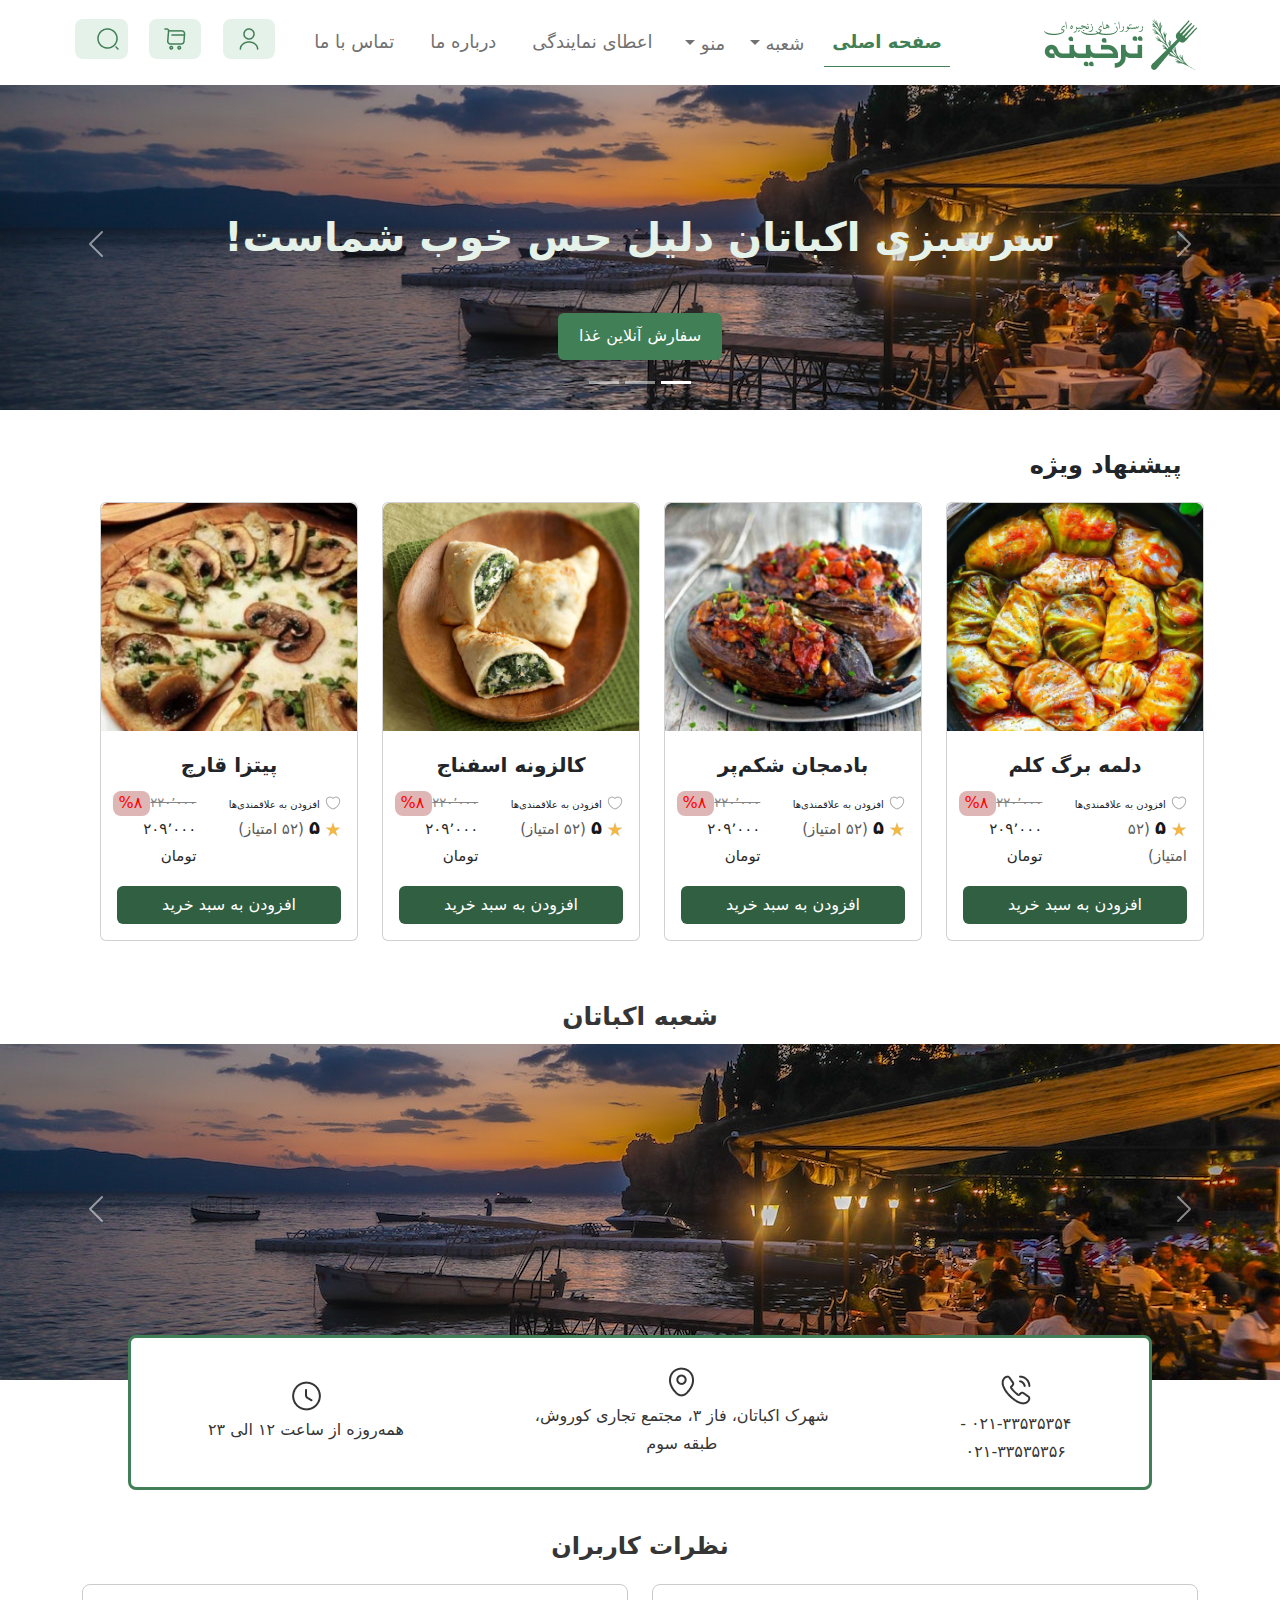
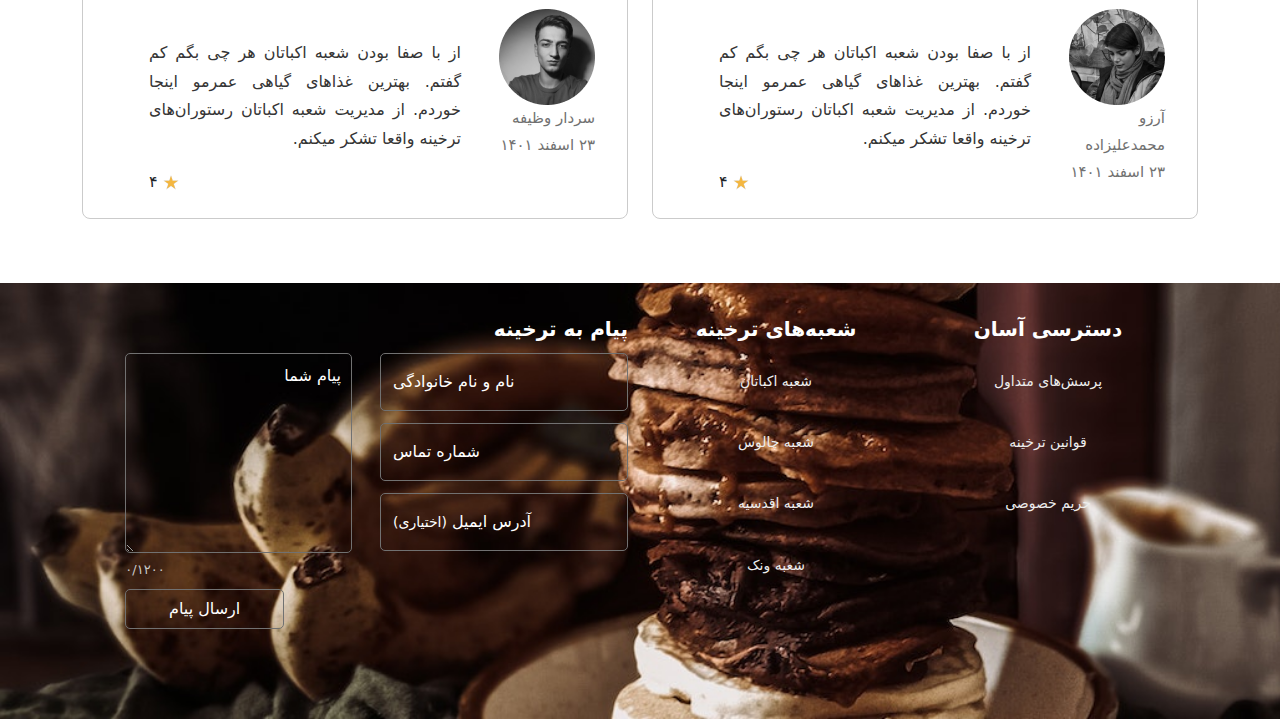
==== commit f9f978dd: "edited" ====
--- a/pages/branchweb.html
+++ b/pages/branchweb.html
@@ -32,7 +32,7 @@
                             <div class="collapse navbar-collapse" id="collapse-nav">
                                 <ul class="navbar-nav text-center">
                                     <li class="nav-item">
-                                        <a class="nav-link active" href="#">صفحه اصلی</a>
+                                        <a class="nav-link active" href="../index.html" target="_blank">صفحه اصلی</a>
                                     </li>
                                     <li class="nav-item dropdown">
                                         <div class="dropdown">
@@ -43,7 +43,8 @@
                                                 <li><a class="dropdown-item" href="#">شعبه ونک</a></li>
                                                 <li><a class="dropdown-item" href="#">شعبه اقدسیه</a></li>
                                                 <li><a class="dropdown-item" href="#">شعبه چالوس</a></li>
-                                                <li><a class="dropdown-item" href="#">شعبه اکباتان</a></li>
+                                                <li><a class="dropdown-item" href="branchweb.html" target="_blank">شعبه
+                                                        اکباتان</a></li>
                                             </ul>
                                         </div>
                                     </li>
@@ -64,7 +65,7 @@
                                         <a class="nav-link" href="#">اعطای نمایندگی</a>
                                     </li>
                                     <li class="nav-item">
-                                        <a class="nav-link" href="#">درباره ما</a>
+                                        <a class="nav-link" href="information.html">درباره ما</a>
                                     </li>
                                     <li class="nav-item">
                                         <a class="nav-link" href="#">تماس با ما</a>
@@ -147,276 +148,128 @@
         <!-- Start food-part section -->
         <section class="food-part">
             <h1>پیشنهاد ویژه</h1>
-            <div id="demo" class="carousel slide" data-bs-ride="carousel">
-                <!-- The slideshow/carousel -->
-                <div class="carousel-inner">
-                    <div class="carousel-item first-item-1 container-fluid active">
-                        <div class="foods row container-fluid">
-                            <!-- first -->
-                            <div class="food col-lg-3 col-md-6 col-sm-6">
-                                <div class="card">
-                                    <img src="../assets/images/food pics/leave-dolme.png" class="card-img-top"
-                                        alt="...">
-                                    <div class="card-body">
-                                        <h5 class="card-title">دلمه برگ کلم</h5>
-                                        <div class="row card-text justify-content-between">
-                                            <div class="col interest ">
-                                                <img src="../assets/icons/Heart.png" alt="">
-                                                <span>افزودن به علاقمندی‌ها</span>
-                                            </div>
-                                            <div class="col-5 discount d-flex justify-content-between">
-                                                <span>۲۲۰٬۰۰۰</span>
-                                                <div class="percent ">%۸</div>
-                                            </div>
-                                        </div>
-                                        <div class="row card-text justify-content-between">
-                                            <div class="col-6 score">
-                                                <img src="../assets/icons/Star.png" alt="">
-                                                <strong>۵</strong>
-                                                <span>(۵۲ امتیاز)</span>
-                                            </div>
-                                            <div class="col-5 expense">
-                                                <strong>۲۰۹٬۰۰۰ تومان</strong>
-                                            </div>
-                                        </div>
-                                        <button class="btn shop">افزودن به سبد خرید</button>
-                                    </div>
-
-                                </div>
-                            </div>
-                            <!-- second -->
-                            <div class="food col-lg-3 col-md-6 col-sm-6">
-                                <div class="card">
-                                    <img src="../assets/images/food pics/bademjan.png" class="card-img-top" alt="...">
-                                    <div class="card-body">
-                                        <h5 class="card-title">بادمجان شکم‌پر</h5>
-                                        <div class="row card-text justify-content-between">
-                                            <div class="col interest ">
-                                                <img src="../assets/icons/Heart.png" alt="">
-                                                <span>افزودن به علاقمندی‌ها</span>
-                                            </div>
-                                            <div class="col-5 discount d-flex justify-content-between">
-                                                <span>۲۲۰٬۰۰۰</span>
-                                                <div class="percent ">%۸</div>
-                                            </div>
-                                        </div>
-                                        <div class="row card-text justify-content-between">
-                                            <div class="col score">
-                                                <img src="../assets/icons/Star.png" alt="">
-                                                <strong>۵</strong>
-                                                <span>(۵۲ امتیاز)</span>
-                                            </div>
-                                            <div class="col-5 expense">
-                                                <strong>۲۰۹٬۰۰۰ تومان</strong>
-                                            </div>
-                                        </div>
-                                        <button class="btn shop">افزودن به سبد خرید</button>
-                                    </div>
-                                </div>
-                            </div>
-                            <!-- Third -->
-                            <div class="food col-lg-3 col-md-6 col-sm-6">
-                                <div class="card">
-                                    <img src="../assets/images/food pics/kalzoone.png" class="card-img-top" alt="...">
-                                    <div class="card-body">
-                                        <h5 class="card-title">کالزونه اسفناج</h5>
-                                        <div class="row card-text justify-content-between">
-                                            <div class="col interest ">
-                                                <img src="../assets/icons/Heart.png" alt="">
-                                                <span>افزودن به علاقمندی‌ها</span>
-                                            </div>
-                                            <div class="col-5 discount d-flex justify-content-between">
-                                                <span>۲۲۰٬۰۰۰</span>
-                                                <div class="percent ">%۸</div>
-                                            </div>
-                                        </div>
-                                        <div class="row card-text justify-content-between">
-                                            <div class="col score">
-                                                <img src="../assets/icons/Star.png" alt="">
-                                                <strong>۵</strong>
-                                                <span>(۵۲ امتیاز)</span>
-                                            </div>
-                                            <div class="col-5 expense">
-                                                <strong>۲۰۹٬۰۰۰ تومان</strong>
-                                            </div>
-                                        </div>
-                                        <button class="btn shop">افزودن به سبد خرید</button>
-                                    </div>
-                                </div>
-                            </div>
-                            <!-- Fourth -->
-                            <div class="food col-lg-3 col-md-6 col-sm-6">
-                                <div class="card">
-                                    <img src="../assets/images/food pics/pizza-qarch.png" class="card-img-top"
-                                        alt="...">
-                                    <div class="card-body">
-                                        <h5 class="card-title">پیتزا قارچ</h5>
-                                        <div class="row card-text justify-content-between">
-                                            <div class="col interest ">
-                                                <img src="../assets/icons/Heart.png" alt="">
-                                                <span>افزودن به علاقمندی‌ها</span>
-                                            </div>
-                                            <div class="col-5 discount d-flex justify-content-between">
-                                                <span>۲۲۰٬۰۰۰</span>
-                                                <div class="percent ">%۸</div>
-                                            </div>
-                                        </div>
-                                        <div class="row card-text justify-content-between">
-                                            <div class="col score">
-                                                <img src="../assets/icons/Star.png" alt="">
-                                                <strong>۵</strong>
-                                                <span>(۵۲ امتیاز)</span>
-                                            </div>
-                                            <div class="col-5 expense">
-                                                <strong>۲۰۹٬۰۰۰ تومان</strong>
-                                            </div>
-                                        </div>
-                                        <button class="btn shop">افزودن به سبد خرید</button>
-                                    </div>
-                                </div>
-                            </div>
-                        </div>
-                    </div>
-                    <div class="carousel-item second-item-2 container-fluid">
-                        <div class="foods row container-fluid">
-                            <!-- second -->
-                            <div class="food col-lg-3 col-md-6 col-sm-6">
-                                <div class="card">
-                                    <img src="../assets/images/food pics/bademjan.png" class="card-img-top" alt="...">
-                                    <div class="card-body">
-                                        <h5 class="card-title">بادمجان شکم‌پر</h5>
-                                        <div class="row card-text justify-content-between">
-                                            <div class="col interest ">
-                                                <img src="../assets/icons/Heart.png" alt="">
-                                                <span>افزودن به علاقمندی‌ها</span>
-                                            </div>
-                                            <div class="col-5 discount d-flex justify-content-between">
-                                                <span>۲۲۰٬۰۰۰</span>
-                                                <div class="percent ">%۸</div>
-                                            </div>
-                                        </div>
-                                        <div class="row card-text justify-content-between">
-                                            <div class="col score">
-                                                <img src="../assets/icons/Star.png" alt="">
-                                                <strong>۵</strong>
-                                                <span>(۵۲ امتیاز)</span>
-                                            </div>
-                                            <div class="col-5 expense">
-                                                <strong>۲۰۹٬۰۰۰ تومان</strong>
-                                            </div>
-                                        </div>
-                                        <button class="btn shop">افزودن به سبد خرید</button>
-                                    </div>
-                                </div>
-                            </div>
-                            <!-- first -->
-                            <div class="food col-lg-3 col-md-6 col-sm-6">
-                                <div class="card">
-                                    <img src="../assets/images/food pics/leave-dolme.png" class="card-img-top"
-                                        alt="...">
-                                    <div class="card-body">
-                                        <h5 class="card-title">دلمه برگ کلم</h5>
-                                        <div class="row card-text justify-content-between">
-                                            <div class="col interest ">
-                                                <img src="../assets/icons/Heart.png" alt="">
-                                                <span>افزودن به علاقمندی‌ها</span>
-                                            </div>
-                                            <div class="col-5 discount d-flex justify-content-between">
-                                                <span>۲۲۰٬۰۰۰</span>
-                                                <div class="percent ">%۸</div>
-                                            </div>
-                                        </div>
-                                        <div class="row card-text justify-content-between">
-                                            <div class="col score">
-                                                <img src="../assets/icons/Star.png" alt="">
-                                                <strong>۵</strong>
-                                                <span>(۵۲ امتیاز)</span>
-                                            </div>
-                                            <div class="col-5 expense">
-                                                <strong>۲۰۹٬۰۰۰ تومان</strong>
-                                            </div>
-                                        </div>
-                                        <button class="btn shop">افزودن به سبد خرید</button>
-                                    </div>
-                                </div>
-                            </div>
-
-                            <!-- Fourth -->
-                            <div class="food col-lg-3 col-md-6 col-sm-6">
-                                <div class="card">
-                                    <img src="../assets/images/food pics/pizza-qarch.png" class="card-img-top"
-                                        alt="...">
-                                    <div class="card-body">
-                                        <h5 class="card-title">پیتزا قارچ</h5>
-                                        <div class="row card-text justify-content-between">
-                                            <div class="col interest ">
-                                                <img src="../assets/icons/Heart.png" alt="">
-                                                <span>افزودن به علاقمندی‌ها</span>
-                                            </div>
-                                            <div class="col-5 discount d-flex justify-content-between">
-                                                <span>۲۲۰٬۰۰۰</span>
-                                                <div class="percent ">%۸</div>
-                                            </div>
-                                        </div>
-                                        <div class="row card-text justify-content-between">
-                                            <div class="col score">
-                                                <img src="../assets/icons/Star.png" alt="">
-                                                <strong>۵</strong>
-                                                <span>(۵۲ امتیاز)</span>
-                                            </div>
-                                            <div class="col-5 expense">
-                                                <strong>۲۰۹٬۰۰۰ تومان</strong>
-                                            </div>
-                                        </div>
-                                        <button class="btn shop">افزودن به سبد خرید</button>
-                                    </div>
-                                </div>
-                            </div>
-                            <!-- Third -->
-                            <div class="food col-lg-3 col-md-6 col-sm-6">
-                                <div class="card">
-                                    <img src="../assets/images/food pics/kalzoone.png" class="card-img-top" alt="...">
-                                    <div class="card-body">
-                                        <h5 class="card-title">کالزونه اسفناج</h5>
-                                        <div class="row card-text justify-content-between">
-                                            <div class="col interest ">
-                                                <img src="../assets/icons/Heart.png" alt="">
-                                                <span>افزودن به علاقمندی‌ها</span>
-                                            </div>
-                                            <div class="col-5 discount d-flex justify-content-between">
-                                                <span>۲۲۰٬۰۰۰</span>
-                                                <div class="percent ">%۸</div>
-                                            </div>
-                                        </div>
-                                        <div class="row card-text justify-content-between">
-                                            <div class="col score">
-                                                <img src="../assets/icons/Star.png" alt="">
-                                                <strong>۵</strong>
-                                                <span>(۵۲ امتیاز)</span>
-                                            </div>
-                                            <div class="col-5 expense">
-                                                <strong>۲۰۹٬۰۰۰ تومان</strong>
-                                            </div>
-                                        </div>
-                                        <button class="btn shop">افزودن به سبد خرید</button>
-                                    </div>
-                                </div>
-                            </div>
-                        </div>
-                    </div>
-                </div>
-
-
-
-                <!-- Left and right controls/icons -->
-                <button class="carousel-control-prev d-none d-lg-block" type="button" data-bs-target="#demo"
-                    data-bs-slide="prev">
-                    <span class="carousel-control-prev-icon arrow-btn"></span>
-                </button>
-                <button class="carousel-control-next d-none d-lg-block" type="button" data-bs-target="#demo"
-                    data-bs-slide="next">
-                    <span class="carousel-control-next-icon  arrow-btn"></span>
-                </button>
+            <div class="foods row container-fluid">
+                <!-- first -->
+                <div class="food col-lg-3 col-md-6 col-sm-6">
+                    <div class="card">
+                        <img src="../assets/images/food pics/leave-dolme.png" class="card-img-top" alt="...">
+                        <div class="card-body">
+                            <h5 class="card-title">دلمه برگ کلم</h5>
+                            <div class="row card-text justify-content-between">
+                                <div class="col interest ">
+                                    <img src="../assets/icons/Heart.png" alt="">
+                                    <span>افزودن به علاقمندی‌ها</span>
+                                </div>
+                                <div class="col-5 discount d-flex justify-content-between">
+                                    <span>۲۲۰٬۰۰۰</span>
+                                    <div class="percent ">%۸</div>
+                                </div>
+                            </div>
+                            <div class="row card-text justify-content-between">
+                                <div class="col-6 score">
+                                    <img src="../assets/icons/Star.png" alt="">
+                                    <strong>۵</strong>
+                                    <span>(۵۲ امتیاز)</span>
+                                </div>
+                                <div class="col-5 expense">
+                                    <strong>۲۰۹٬۰۰۰ تومان</strong>
+                                </div>
+                            </div>
+                            <button class="btn shop">افزودن به سبد خرید</button>
+                        </div>
+
+                    </div>
+                </div>
+                <!-- second -->
+                <div class="food col-lg-3 col-md-6 col-sm-6">
+                    <div class="card">
+                        <img src="../assets/images/food pics/bademjan.png" class="card-img-top" alt="...">
+                        <div class="card-body">
+                            <h5 class="card-title">بادمجان شکم‌پر</h5>
+                            <div class="row card-text justify-content-between">
+                                <div class="col interest ">
+                                    <img src="../assets/icons/Heart.png" alt="">
+                                    <span>افزودن به علاقمندی‌ها</span>
+                                </div>
+                                <div class="col-5 discount d-flex justify-content-between">
+                                    <span>۲۲۰٬۰۰۰</span>
+                                    <div class="percent ">%۸</div>
+                                </div>
+                            </div>
+                            <div class="row card-text justify-content-between">
+                                <div class="col score">
+                                    <img src="../assets/icons/Star.png" alt="">
+                                    <strong>۵</strong>
+                                    <span>(۵۲ امتیاز)</span>
+                                </div>
+                                <div class="col-5 expense">
+                                    <strong>۲۰۹٬۰۰۰ تومان</strong>
+                                </div>
+                            </div>
+                            <button class="btn shop">افزودن به سبد خرید</button>
+                        </div>
+                    </div>
+                </div>
+                <!-- Third -->
+                <div class="food col-lg-3 col-md-6 col-sm-6">
+                    <div class="card">
+                        <img src="../assets/images/food pics/kalzoone.png" class="card-img-top" alt="...">
+                        <div class="card-body">
+                            <h5 class="card-title">کالزونه اسفناج</h5>
+                            <div class="row card-text justify-content-between">
+                                <div class="col interest ">
+                                    <img src="../assets/icons/Heart.png" alt="">
+                                    <span>افزودن به علاقمندی‌ها</span>
+                                </div>
+                                <div class="col-5 discount d-flex justify-content-between">
+                                    <span>۲۲۰٬۰۰۰</span>
+                                    <div class="percent ">%۸</div>
+                                </div>
+                            </div>
+                            <div class="row card-text justify-content-between">
+                                <div class="col score">
+                                    <img src="../assets/icons/Star.png" alt="">
+                                    <strong>۵</strong>
+                                    <span>(۵۲ امتیاز)</span>
+                                </div>
+                                <div class="col-5 expense">
+                                    <strong>۲۰۹٬۰۰۰ تومان</strong>
+                                </div>
+                            </div>
+                            <button class="btn shop">افزودن به سبد خرید</button>
+                        </div>
+                    </div>
+                </div>
+                <!-- Fourth -->
+                <div class="food col-lg-3 col-md-6 col-sm-6">
+                    <div class="card">
+                        <img src="../assets/images/food pics/pizza-qarch.png" class="card-img-top" alt="...">
+                        <div class="card-body">
+                            <h5 class="card-title">پیتزا قارچ</h5>
+                            <div class="row card-text justify-content-between">
+                                <div class="col interest ">
+                                    <img src="../assets/icons/Heart.png" alt="">
+                                    <span>افزودن به علاقمندی‌ها</span>
+                                </div>
+                                <div class="col-5 discount d-flex justify-content-between">
+                                    <span>۲۲۰٬۰۰۰</span>
+                                    <div class="percent ">%۸</div>
+                                </div>
+                            </div>
+                            <div class="row card-text justify-content-between">
+                                <div class="col score">
+                                    <img src="../assets/icons/Star.png" alt="">
+                                    <strong>۵</strong>
+                                    <span>(۵۲ امتیاز)</span>
+                                </div>
+                                <div class="col-5 expense">
+                                    <strong>۲۰۹٬۰۰۰ تومان</strong>
+                                </div>
+                            </div>
+                            <button class="btn shop">افزودن به سبد خرید</button>
+                        </div>
+                    </div>
+                </div>
             </div>
         </section>
         <!-- End food-part section -->
@@ -438,13 +291,13 @@
                 <!-- The slideshow/carousel -->
                 <div class="carousel-inner ">
                     <div class="carousel-item active">
-                        <img src="../assets/images/branch/main-2.jpg" class="img-fluid" alt="">
+                        <img src="../assets/images/branch/main-2.jpg" alt="">
                     </div>
                     <div class="carousel-item">
-                        <img src="../assets/images/branch/main-3-3.jpg" class="img-fluid" alt="">
+                        <img src="../assets/images/branch/main-3-3.jpg" alt="">
                     </div>
                     <div class="carousel-item">
-                        <img src="../assets/images/branch/main-pic.png" class="img-fluid" alt="">
+                        <img src="../assets/images/branch/main-pic.png" alt="">
                     </div>
                 </div>
 
--- a/css/home.css
+++ b/css/home.css
@@ -322,6 +322,11 @@
     border: 1px solid #315F41;
 }
 
+button.web:hover {
+    background-color: var(--light-green);
+    border: 1px solid #315F41;
+}
+
 div.card-footer button:hover {
     background-color: var(--light-green);
 
--- a/css/branch-info.css
+++ b/css/branch-info.css
@@ -1,3 +1,11 @@
+:root {
+    --fisrt-primary-color: #417F56;
+    --second-primary-color: #315F41;
+    --secondary-color: #B0D7BD;
+    --light-green: #E5F2E9;
+    --icon-color: #7CBC91;
+}
+
 div.first-item1 {
     background-image: url("../assets/images/branch/main-2.jpg");
     background-size: cover;
@@ -17,8 +25,7 @@
 /* start foods-part */
 
 section.food-part {
-    margin-top: 3%;
-    margin-right: 70px;
+    margin: 3% 5%;
 }
 
 section.food-part h1 {
@@ -88,7 +95,7 @@
 div.score span {
     color: var(--neutral-adadad, #5a5a5a);
     text-align: right;
-    font-size: 16px;
+    font-size: 15px;
     font-style: normal;
     line-height: 180%;
     font-weight: 400;
@@ -97,7 +104,7 @@
 div.expense strong {
     color: var(--neutral-353535, #292828);
     text-align: right;
-    font-size: 16px;
+    font-size: 15px;
     font-style: normal;
     font-weight: 400;
     line-height: 180%;
@@ -108,6 +115,12 @@
     width: 100%;
     margin: auto;
     margin: 16px 0px 0px 0px !important;
+    background-color: var(--second-primary-color);
+    color: white;
+}
+
+button.shop:hover {
+    background-color: var(--secondary-color);
 }
 
 /* end food-part styles */
@@ -115,6 +128,7 @@
 section.akbatan {
     margin-top: 3%;
     position: relative;
+
 }
 
 
@@ -297,9 +311,10 @@
 
 }
 
-div.delivery-text span {
-    color: var(--neutral-717171, #717171);
-    text-align: right;
+div.delivery-text a {
+    color: var(--neutral-717171, #313131);
+    text-align: right;
+    text-decoration: none;
     font-size: 14px;
     font-style: normal;
     font-weight: 400;
